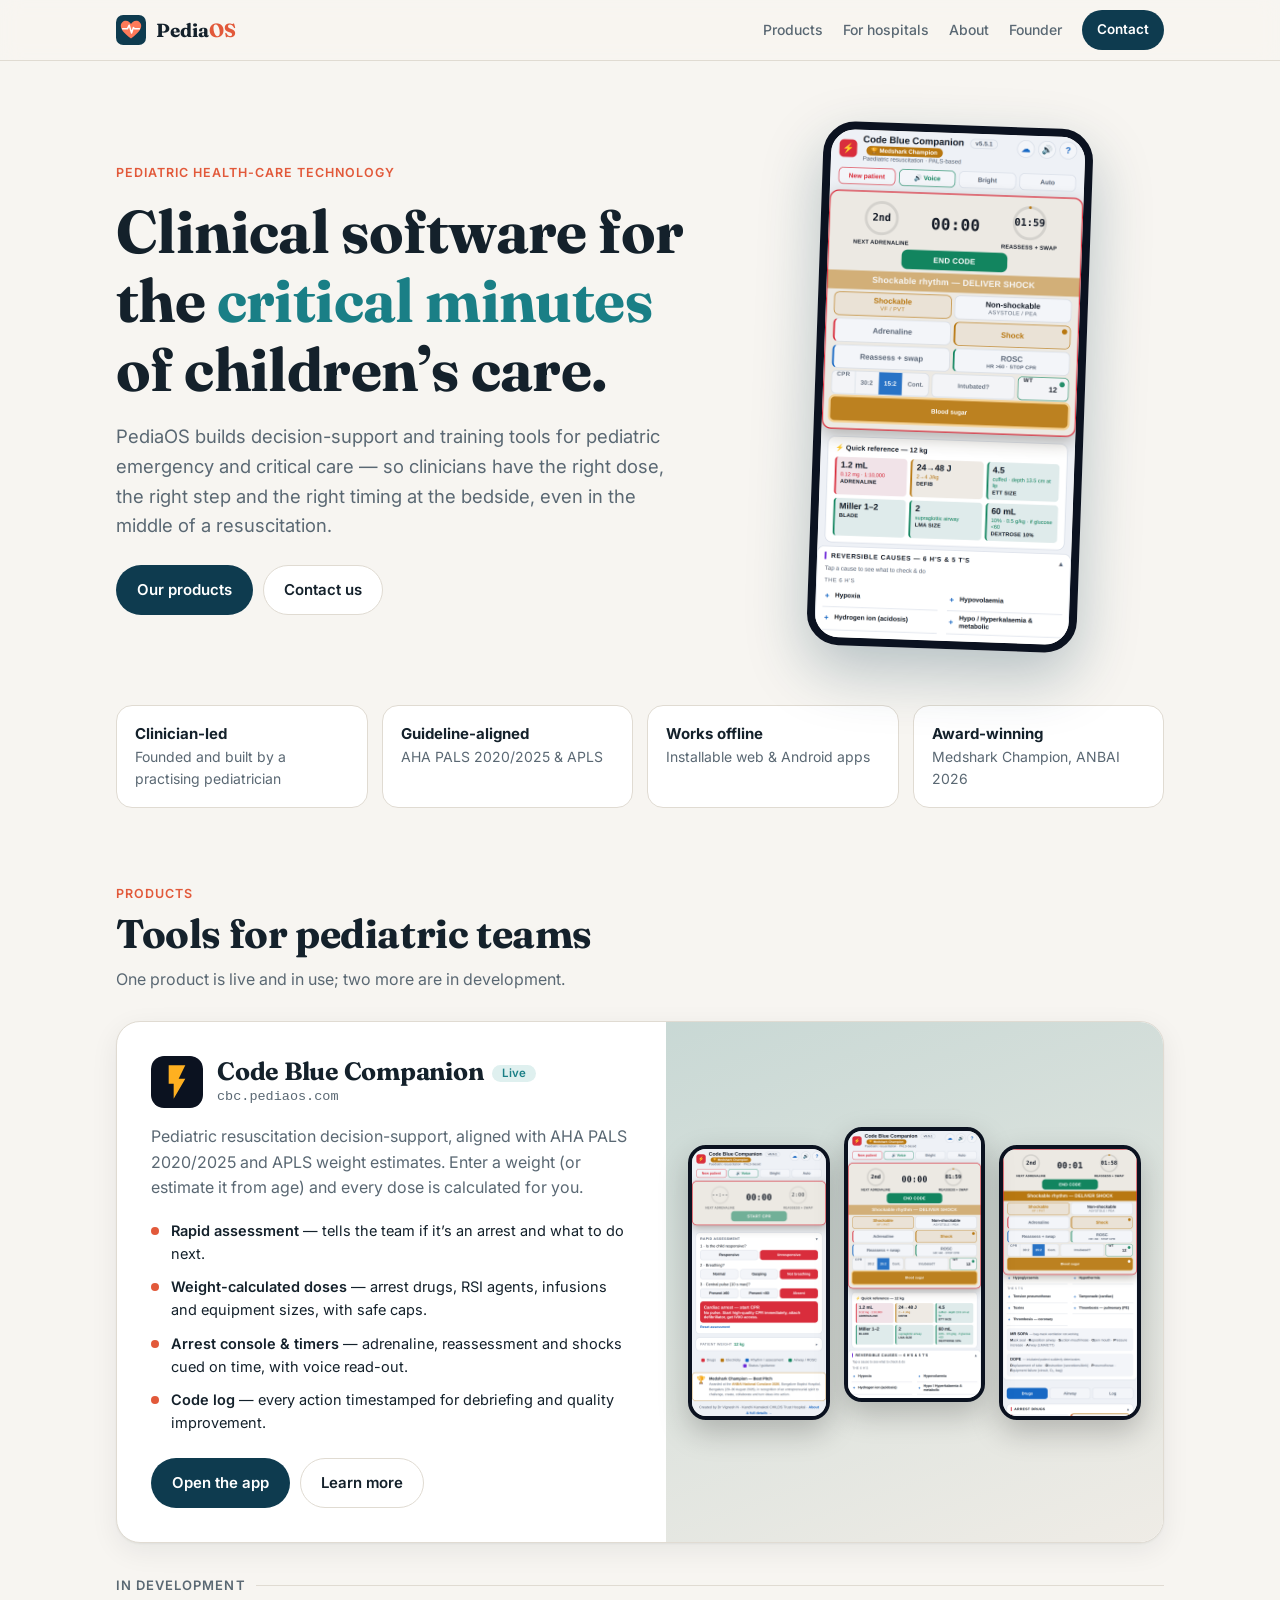
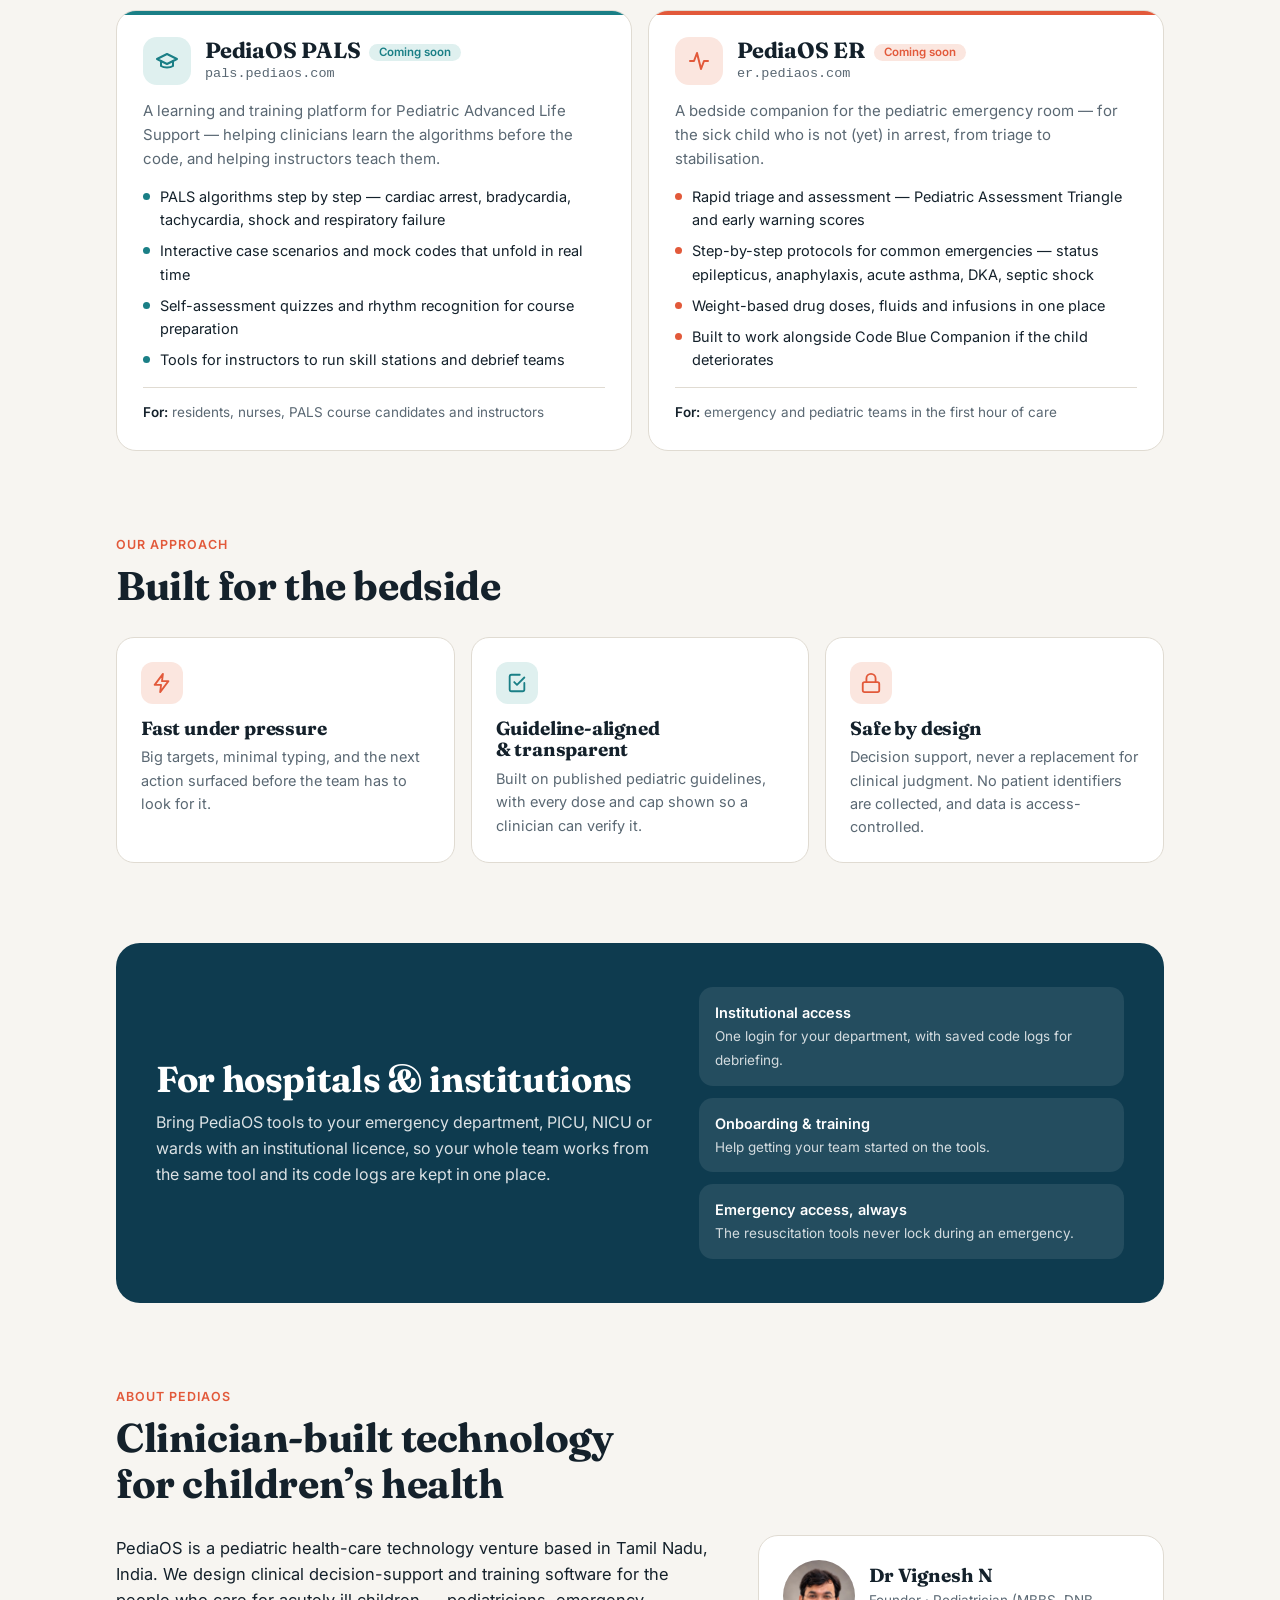
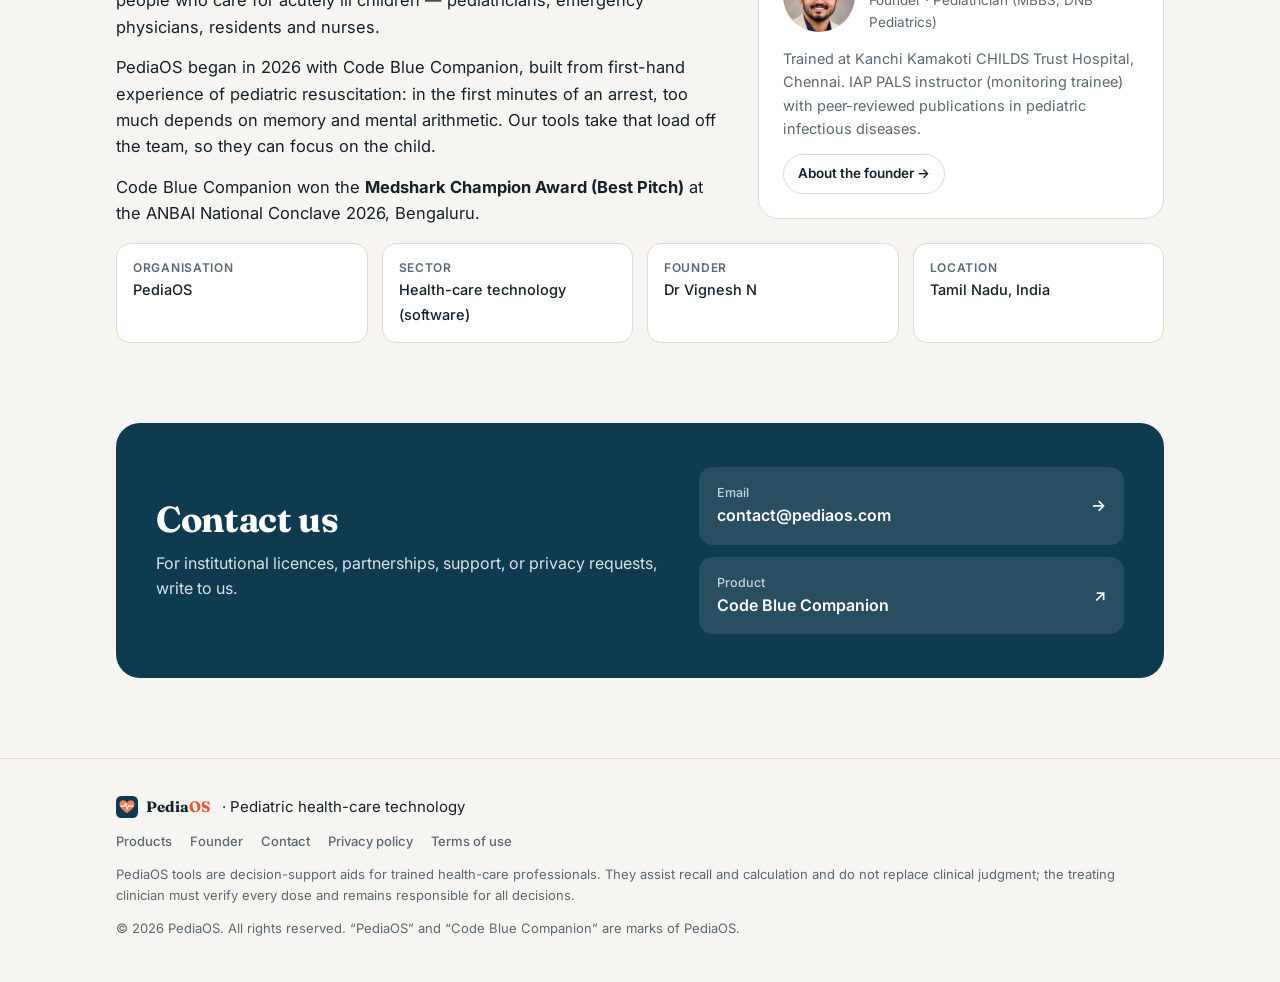
==== index.html @ 5c7d1c23 "Use contact@pediaos.com as the contact email Co-Authored-By: Claude Opus 5.5 <noreply@anthropic.com>" ====
<!DOCTYPE html>
<!--
  PediaOS — pediaos.com
  © 2026 PediaOS. All rights reserved.
-->
<html lang="en">
<head>
<meta charset="UTF-8">
<meta name="viewport" content="width=device-width, initial-scale=1.0">
<title>PediaOS — Pediatric health-care technology</title>
<meta name="description" content="PediaOS builds clinical decision-support and training software for pediatric emergency and critical care. Home of Code Blue Companion, a PALS-based pediatric resuscitation app.">
<link rel="canonical" href="https://pediaos.com/">
<link rel="icon" href="icon.svg" type="image/svg+xml">
<meta name="theme-color" content="#0e3b4f">
<meta property="og:title" content="PediaOS — Pediatric health-care technology">
<meta property="og:description" content="Clinical decision-support and training software for pediatric emergency and critical care.">
<meta property="og:url" content="https://pediaos.com/">
<meta property="og:type" content="website">
<link rel="preconnect" href="https://fonts.googleapis.com">
<link rel="preconnect" href="https://fonts.gstatic.com" crossorigin>
<link href="https://fonts.googleapis.com/css2?family=Fraunces:opsz,wght@9..144,600;9..144,700&family=Inter:wght@400;500;600;700&display=swap" rel="stylesheet">
<link rel="stylesheet" href="styles.css">
<script type="application/ld+json">
{"@context":"https://schema.org","@type":"Organization","name":"PediaOS","url":"https://pediaos.com/","logo":"https://pediaos.com/icon.svg",
 "description":"Pediatric health-care technology: clinical decision-support and training software for pediatric emergency and critical care.",
 "foundingDate":"2026","founder":{"@type":"Person","name":"Dr Vignesh N","jobTitle":"Pediatrician","url":"https://pediaos.com/founder.html"},
 "address":{"@type":"PostalAddress","addressRegion":"Tamil Nadu","addressCountry":"IN"},
 "email":"contact@pediaos.com"}
</script>
<style>
  .hero{padding-top:64px; display:grid; grid-template-columns:1.15fr .85fr; gap:40px; align-items:center;}
  .hero h1{font-size:clamp(36px, 5.8vw, 60px);}
  .hero h1 em{font-style:normal; color:var(--teal);}
  .hero p.lead{font-size:clamp(16px, 2.1vw, 18.5px); color:var(--dim); max-width:54ch; margin-top:18px;}
  .hero .phone{justify-self:center; width:min(270px, 70vw); height:auto; border-radius:32px; border:8px solid #0b1220; box-shadow:0 24px 60px rgba(14,59,79,.28); transform:rotate(2deg);}
  @media (max-width:860px){ .hero{grid-template-columns:1fr; padding-top:40px;} .hero .phone{transform:none; width:min(240px,64vw);} }

  .trust{display:grid; grid-template-columns:repeat(4, 1fr); gap:14px; margin-top:56px;}
  .trust div{background:var(--surface); border:1px solid var(--line); border-radius:16px; padding:16px 18px; font-size:14px; color:var(--dim);}
  .trust b{display:block; color:var(--ink); font-size:15px;}
  @media (max-width:760px){ .trust{grid-template-columns:1fr 1fr;} }

  .about{display:grid; grid-template-columns:1.2fr .8fr; gap:32px; align-items:start;}
  .about .prose p{font-size:16.5px;}
  .about .prose p + p{margin-top:14px;}
  .founder{background:var(--surface); border:1px solid var(--line); border-radius:20px; padding:24px; display:grid; gap:14px; justify-items:start;}
  .founder .row{display:flex; gap:14px; align-items:center;}
  .founder img{width:72px; height:72px; border-radius:50%; object-fit:cover;}
  .founder .nm{font-family:Fraunces,Georgia,serif; font-weight:700; font-size:19px;}
  .founder .rl{font-size:13.5px; color:var(--dim);}
  .founder p{font-size:14.5px; color:var(--dim);}
  @media (max-width:860px){ .about{grid-template-columns:1fr;} }

  .org{margin-top:16px; display:grid; grid-template-columns:repeat(4, 1fr); gap:14px;}
  .org div{background:var(--surface); border:1px solid var(--line); border-radius:14px; padding:14px 16px;}
  .org small{display:block; font-size:12px; color:var(--dim); text-transform:uppercase; letter-spacing:.06em; font-weight:600;}
  .org span{font-size:14.5px; font-weight:500;}
  @media (max-width:760px){ .org{grid-template-columns:1fr 1fr;} }
</style>
</head>
<body>

<header class="nav">
  <div class="wrap">
    <a class="brand" href="/" aria-label="PediaOS home"><img src="icon.svg" alt=""><b>Pedia<span>OS</span></b></a>
    <nav>
      <a href="#products">Products</a>
      <a href="#hospitals">For hospitals</a>
      <a href="#about">About</a>
      <a href="founder.html">Founder</a>
      <a class="keep btn primary small" href="#contact">Contact</a>
    </nav>
  </div>
</header>

<main id="top" class="wrap">

  <div class="hero">
    <div>
      <span class="eyebrow">Pediatric health-care technology</span>
      <h1>Clinical software for the <em>critical minutes</em> of children&rsquo;s care.</h1>
      <p class="lead">PediaOS builds decision-support and training tools for pediatric emergency and critical care &mdash; so clinicians have the right dose, the right step and the right timing at the bedside, even in the middle of a resuscitation.</p>
      <div class="ctas">
        <a class="btn primary" href="#products">Our products</a>
        <a class="btn ghost" href="#contact">Contact us</a>
      </div>
    </div>
    <img class="phone" src="img/cbc-console.png" alt="Code Blue Companion arrest console" width="1080" height="2160">
  </div>

  <div class="trust">
    <div><b>Clinician-led</b>Founded and built by a practising pediatrician</div>
    <div><b>Guideline-aligned</b>AHA PALS 2020/2025 &amp; APLS</div>
    <div><b>Works offline</b>Installable web &amp; Android apps</div>
    <div><b>Award-winning</b>Medshark Champion, ANBAI 2026</div>
  </div>

  <section id="products">
    <div class="sec-head"><span class="kicker">Products</span><h2>Tools for pediatric teams</h2>
      <p>One product is live and in use; two more are in development.</p></div>

    <article class="product">
      <div class="body">
        <div class="ptitle">
          <img src="img/cbc-icon.svg" alt="">
          <div>
            <h3>Code Blue Companion <span class="tag">Live</span></h3>
            <div class="url">cbc.pediaos.com</div>
          </div>
        </div>
        <p class="desc">Pediatric resuscitation decision-support, aligned with AHA PALS 2020/2025 and APLS weight estimates. Enter a weight (or estimate it from age) and every dose is calculated for you.</p>
        <ul class="feats">
          <li><span><b>Rapid assessment</b> &mdash; tells the team if it&rsquo;s an arrest and what to do next.</span></li>
          <li><span><b>Weight-calculated doses</b> &mdash; arrest drugs, RSI agents, infusions and equipment sizes, with safe caps.</span></li>
          <li><span><b>Arrest console &amp; timers</b> &mdash; adrenaline, reassessment and shocks cued on time, with voice read-out.</span></li>
          <li><span><b>Code log</b> &mdash; every action timestamped for debriefing and quality improvement.</span></li>
        </ul>
        <div class="ctas">
          <a class="btn primary" href="https://cbc.pediaos.com">Open the app</a>
          <a class="btn ghost" href="https://cbc.pediaos.com/about.html">Learn more</a>
        </div>
      </div>
      <div class="shots" aria-label="App screenshots">
        <img src="img/cbc-assess.png" alt="Rapid assessment screen" width="1080" height="2160" loading="lazy">
        <img src="img/cbc-console.png" alt="Arrest console with timers" width="1080" height="2160" loading="lazy">
        <img src="img/cbc-reference.png" alt="Quick dose reference" width="1080" height="2160" loading="lazy">
      </div>
    </article>

    <div class="soon-h">In development</div>
    <div class="grid2">
      <article class="venture pals">
        <div class="vhead">
          <div class="vicon"><svg viewBox="0 0 24 24" fill="none" stroke="currentColor" stroke-width="2" stroke-linecap="round" stroke-linejoin="round"><path d="M22 10 12 5 2 10l10 5 10-5z"/><path d="M6 12v5c3 2 9 2 12 0v-5"/></svg></div>
          <div><h3>PediaOS PALS <span class="soon-tag">Coming soon</span></h3><div class="url">pals.pediaos.com</div></div>
        </div>
        <p class="desc">A learning and training platform for Pediatric Advanced Life Support &mdash; helping clinicians learn the algorithms before the code, and helping instructors teach them.</p>
        <ul>
          <li><span>PALS algorithms step by step &mdash; cardiac arrest, bradycardia, tachycardia, shock and respiratory failure</span></li>
          <li><span>Interactive case scenarios and mock codes that unfold in real time</span></li>
          <li><span>Self-assessment quizzes and rhythm recognition for course preparation</span></li>
          <li><span>Tools for instructors to run skill stations and debrief teams</span></li>
        </ul>
        <div class="for"><b>For:</b> residents, nurses, PALS course candidates and instructors</div>
      </article>
      <article class="venture er">
        <div class="vhead">
          <div class="vicon"><svg viewBox="0 0 24 24" fill="none" stroke="currentColor" stroke-width="2" stroke-linecap="round" stroke-linejoin="round"><path d="M3 12h4l3-8 4 16 3-8h4"/></svg></div>
          <div><h3>PediaOS ER <span class="soon-tag">Coming soon</span></h3><div class="url">er.pediaos.com</div></div>
        </div>
        <p class="desc">A bedside companion for the pediatric emergency room &mdash; for the sick child who is not (yet) in arrest, from triage to stabilisation.</p>
        <ul>
          <li><span>Rapid triage and assessment &mdash; Pediatric Assessment Triangle and early warning scores</span></li>
          <li><span>Step-by-step protocols for common emergencies &mdash; status epilepticus, anaphylaxis, acute asthma, DKA, septic shock</span></li>
          <li><span>Weight-based drug doses, fluids and infusions in one place</span></li>
          <li><span>Built to work alongside Code Blue Companion if the child deteriorates</span></li>
        </ul>
        <div class="for"><b>For:</b> emergency and pediatric teams in the first hour of care</div>
      </article>
    </div>
  </section>

  <section id="approach">
    <div class="sec-head"><span class="kicker">Our approach</span><h2>Built for the bedside</h2></div>
    <div class="grid3">
      <div class="card">
        <div class="ic"><svg viewBox="0 0 24 24" fill="none" stroke="currentColor" stroke-width="2" stroke-linecap="round" stroke-linejoin="round"><path d="M13 2 4 14h7l-1 8 9-12h-7z"/></svg></div>
        <h3>Fast under pressure</h3>
        <p>Big targets, minimal typing, and the next action surfaced before the team has to look for it.</p>
      </div>
      <div class="card">
        <div class="ic teal"><svg viewBox="0 0 24 24" fill="none" stroke="currentColor" stroke-width="2" stroke-linecap="round" stroke-linejoin="round"><path d="M9 11l3 3 8-8"/><path d="M20 12v7a2 2 0 0 1-2 2H6a2 2 0 0 1-2-2V5a2 2 0 0 1 2-2h9"/></svg></div>
        <h3>Guideline-aligned &amp; transparent</h3>
        <p>Built on published pediatric guidelines, with every dose and cap shown so a clinician can verify it.</p>
      </div>
      <div class="card">
        <div class="ic"><svg viewBox="0 0 24 24" fill="none" stroke="currentColor" stroke-width="2" stroke-linecap="round" stroke-linejoin="round"><rect x="3" y="11" width="18" height="11" rx="2"/><path d="M7 11V7a5 5 0 0 1 10 0v4"/></svg></div>
        <h3>Safe by design</h3>
        <p>Decision support, never a replacement for clinical judgment. No patient identifiers are collected, and data is access-controlled.</p>
      </div>
    </div>
  </section>

  <section id="hospitals">
    <div class="band">
      <div>
        <h2>For hospitals &amp; institutions</h2>
        <p>Bring PediaOS tools to your emergency department, PICU, NICU or wards with an institutional licence, so your whole team works from the same tool and its code logs are kept in one place.</p>
      </div>
      <ul>
        <li><b>Institutional access</b><span>One login for your department, with saved code logs for debriefing.</span></li>
        <li><b>Onboarding &amp; training</b><span>Help getting your team started on the tools.</span></li>
        <li><b>Emergency access, always</b><span>The resuscitation tools never lock during an emergency.</span></li>
      </ul>
    </div>
  </section>

  <section id="about">
    <div class="sec-head"><span class="kicker">About PediaOS</span><h2>Clinician-built technology for children&rsquo;s health</h2></div>
    <div class="about">
      <div class="prose">
        <p>PediaOS is a pediatric health-care technology venture based in Tamil Nadu, India. We design clinical decision-support and training software for the people who care for acutely ill children &mdash; pediatricians, emergency physicians, residents and nurses.</p>
        <p>PediaOS began in 2026 with Code Blue Companion, built from first-hand experience of pediatric resuscitation: in the first minutes of an arrest, too much depends on memory and mental arithmetic. Our tools take that load off the team, so they can focus on the child.</p>
        <p>Code Blue Companion won the <b>Medshark Champion Award (Best Pitch)</b> at the ANBAI National Conclave 2026, Bengaluru.</p>
      </div>
      <aside class="founder">
        <div class="row">
          <img src="img/vignesh.jpg" alt="Dr Vignesh N" width="72" height="72">
          <div><div class="nm">Dr Vignesh N</div><div class="rl">Founder &middot; Pediatrician (MBBS, DNB Pediatrics)</div></div>
        </div>
        <p>Trained at Kanchi Kamakoti CHILDS Trust Hospital, Chennai. IAP PALS instructor (monitoring trainee) with peer-reviewed publications in pediatric infectious diseases.</p>
        <a class="btn ghost small" href="founder.html">About the founder &rarr;</a>
      </aside>
    </div>
    <!-- Organisation details: once registered, add the legal name exactly as on the Udyam / D-U-N-S records,
         the registered address and a business phone number below, and keep them identical everywhere. -->
    <div class="org">
      <div><small>Organisation</small><span>PediaOS</span></div>
      <div><small>Sector</small><span>Health-care technology (software)</span></div>
      <div><small>Founder</small><span>Dr Vignesh N</span></div>
      <div><small>Location</small><span>Tamil Nadu, India</span></div>
    </div>
  </section>

  <section id="contact">
    <div class="band">
      <div>
        <h2>Contact us</h2>
        <p>For institutional licences, partnerships, support, or privacy requests, write to us.</p>
      </div>
      <div class="actions">
        <a class="big" href="mailto:contact@pediaos.com"><span><small>Email</small>contact@pediaos.com</span><span>&rarr;</span></a>
        <a class="big" href="https://cbc.pediaos.com"><span><small>Product</small>Code Blue Companion</span><span>&#8599;</span></a>
      </div>
    </div>
  </section>
</main>

<footer>
  <div class="wrap">
    <div class="fbrand"><img src="icon.svg" alt=""><b>Pedia<span>OS</span></b>&nbsp;&middot; Pediatric health-care technology</div>
    <div class="links">
      <a href="#products">Products</a>
      <a href="founder.html">Founder</a>
      <a href="#contact">Contact</a>
      <a href="privacy.html">Privacy policy</a>
      <a href="terms.html">Terms of use</a>
    </div>
    <p>PediaOS tools are decision-support aids for trained health-care professionals. They assist recall and calculation and do not replace clinical judgment; the treating clinician must verify every dose and remains responsible for all decisions.</p>
    <p>&copy; 2026 PediaOS. All rights reserved. &ldquo;PediaOS&rdquo; and &ldquo;Code Blue Companion&rdquo; are marks of PediaOS.</p>
  </div>
</footer>

</body>
</html>
---- styles.css ----
/* PediaOS — shared styles for pediaos.com */
:root{
  --bg:#f7f5f1; --surface:#ffffff; --surface2:#efece6; --line:#e0dbd2;
  --ink:#14212b; --dim:#5a6873; --brand:#0e3b4f; --brand-ink:#ffffff;
  --accent:#e2593a; --accent-soft:#fbe6df; --teal:#1a7f86; --teal-soft:#dff0ef; --gold:#a8720c; --gold-soft:#f6ecd6;
  --shadow:0 1px 2px rgba(20,33,43,.05), 0 8px 28px rgba(20,33,43,.07);
}
@media (prefers-color-scheme: dark){
  :root:not([data-theme="light"]){
    --bg:#0c151c; --surface:#131f28; --surface2:#1a2934; --line:#263845;
    --ink:#ecf1f4; --dim:#9aabb7; --brand:#7fc8d4; --brand-ink:#0c151c;
    --accent:#ff8a6b; --accent-soft:#3a2119; --teal:#5cc3c9; --teal-soft:#15333a; --gold:#e6b04a; --gold-soft:#33280f;
    --shadow:0 1px 2px rgba(0,0,0,.3), 0 10px 30px rgba(0,0,0,.35);
  }
}
:root[data-theme="dark"]{
  --bg:#0c151c; --surface:#131f28; --surface2:#1a2934; --line:#263845;
  --ink:#ecf1f4; --dim:#9aabb7; --brand:#7fc8d4; --brand-ink:#0c151c;
  --accent:#ff8a6b; --accent-soft:#3a2119; --teal:#5cc3c9; --teal-soft:#15333a; --gold:#e6b04a; --gold-soft:#33280f;
  --shadow:0 1px 2px rgba(0,0,0,.3), 0 10px 30px rgba(0,0,0,.35);
}
*{box-sizing:border-box; margin:0; padding:0;}
html{scroll-behavior:smooth; scroll-padding-top:72px;}
body{background:var(--bg); color:var(--ink); font-family:Inter,-apple-system,'Segoe UI',Roboto,Arial,sans-serif;
  line-height:1.6; -webkit-font-smoothing:antialiased; overflow-x:hidden;}
a{color:inherit;}
.wrap{max-width:1080px; margin:0 auto; padding:0 16px;}
h1,h2,h3{font-family:Fraunces,Georgia,serif; letter-spacing:-.01em; line-height:1.15; text-wrap:balance;}

/* nav */
header.nav{position:sticky; top:0; z-index:10; background:color-mix(in srgb, var(--bg) 88%, transparent);
  backdrop-filter:saturate(1.4) blur(10px); -webkit-backdrop-filter:saturate(1.4) blur(10px); border-bottom:1px solid var(--line);}
.nav .wrap{display:flex; align-items:center; justify-content:space-between; height:60px; gap:12px;}
.brand{display:flex; align-items:center; gap:10px; text-decoration:none; font-size:19px; white-space:nowrap;}
.brand img{width:30px; height:30px;}
.brand b{font-family:Fraunces,Georgia,serif; font-weight:700;}
.brand b span{color:var(--accent);}
.nav nav{display:flex; align-items:center; gap:20px; font-size:14px; font-weight:500;}
.nav nav a{text-decoration:none; color:var(--dim);}
.nav nav a:hover, .nav nav a[aria-current]{color:var(--ink);}
@media (max-width:860px){ .nav nav a:not(.keep){display:none;} }

.btn{display:inline-flex; align-items:center; gap:8px; font-weight:600; font-size:15px; text-decoration:none;
  padding:12px 20px; border-radius:999px; border:1px solid transparent; transition:transform .15s;}
.btn:hover{transform:translateY(-1px);}
.btn.primary{background:var(--brand); color:var(--brand-ink);}
.btn.ghost{border-color:var(--line); background:var(--surface);}
.btn.small{padding:8px 14px; font-size:13.5px;}

.eyebrow{display:inline-block; font-size:12.5px; font-weight:600; letter-spacing:.08em; text-transform:uppercase; color:var(--accent); margin-bottom:14px;}
section{padding:72px 0 8px;}
.sec-head{margin-bottom:28px; max-width:64ch;}
.sec-head .kicker{font-size:12.5px; font-weight:600; letter-spacing:.08em; text-transform:uppercase; color:var(--accent);}
.sec-head h2{font-size:clamp(28px, 4vw, 40px); margin-top:6px;}
.sec-head p{color:var(--dim); margin-top:10px;}

.grid3{display:grid; grid-template-columns:repeat(3, 1fr); gap:16px;}
.grid2{display:grid; grid-template-columns:1fr 1fr; gap:16px;}
@media (max-width:860px){ .grid3, .grid2{grid-template-columns:1fr;} }
.card{background:var(--surface); border:1px solid var(--line); border-radius:18px; padding:24px;}
.card h3{font-size:19px;}
.card p{color:var(--dim); font-size:14.5px; margin-top:6px;}
.ic{width:42px; height:42px; border-radius:12px; display:flex; align-items:center; justify-content:center;
  background:var(--accent-soft); color:var(--accent); margin-bottom:14px;}
.ic svg{width:22px; height:22px;}
.ic.teal{background:var(--teal-soft); color:var(--teal);}

/* product (live) */
.product{background:var(--surface); border:1px solid var(--line); border-radius:24px; box-shadow:var(--shadow);
  display:grid; grid-template-columns:1.05fr .95fr; overflow:hidden;}
.product .body{padding:34px;}
.ptitle{display:flex; align-items:center; gap:14px;}
.ptitle img{width:52px; height:52px; border-radius:13px;}
.ptitle h3{font-size:25px;}
.url{font-size:13.5px; color:var(--dim); font-family:ui-monospace,SFMono-Regular,Menlo,monospace;}
.tag{display:inline-block; font-size:11.5px; font-weight:600; color:var(--teal); background:var(--teal-soft);
  border-radius:999px; padding:2px 10px; margin-left:4px; vertical-align:middle; font-family:Inter,sans-serif; letter-spacing:0;}
.product p.desc{margin-top:16px; color:var(--dim);}
.feats{list-style:none; margin-top:18px; display:grid; gap:10px;}
.feats li{display:flex; gap:12px; align-items:flex-start; font-size:14.5px;}
.feats li::before{content:""; flex-shrink:0; width:8px; height:8px; margin-top:8px; border-radius:50%; background:var(--accent);}
.feats b{font-weight:600;}
.ctas{display:flex; flex-wrap:wrap; gap:10px; margin-top:24px;}
.shots{background:linear-gradient(160deg, color-mix(in srgb, var(--teal) 18%, var(--surface2)), var(--surface2));
  display:flex; align-items:center; justify-content:center; gap:14px; padding:36px 20px; min-width:0;}
.shots img{width:31%; max-width:170px; height:auto; border-radius:18px; box-shadow:0 12px 30px rgba(0,0,0,.22); border:4px solid #0b1220;}
.shots img:nth-child(2){transform:translateY(-18px);}
@media (max-width:860px){ .product{grid-template-columns:1fr;} .product .body{padding:24px 20px;} }

/* upcoming products */
.soon-h{display:flex; align-items:center; gap:10px; margin:32px 0 14px; font-size:13px; font-weight:600; text-transform:uppercase; letter-spacing:.08em; color:var(--dim);}
.soon-h::after{content:""; flex:1; height:1px; background:var(--line);}
.venture{background:var(--surface); border:1px solid var(--line); border-radius:20px; padding:26px; position:relative; overflow:hidden;}
.venture::before{content:""; position:absolute; inset:0 0 auto 0; height:4px; background:var(--vc);}
.venture.pals{--vc:var(--teal); --vs:var(--teal-soft);}
.venture.er{--vc:var(--accent); --vs:var(--accent-soft);}
.vhead{display:flex; align-items:center; gap:14px;}
.vicon{width:48px; height:48px; border-radius:14px; flex-shrink:0; display:flex; align-items:center; justify-content:center; background:var(--vs); color:var(--vc);}
.vicon svg{width:24px; height:24px;}
.venture h3{font-size:22px;}
.soon-tag{display:inline-block; font-size:11.5px; font-weight:600; color:var(--vc); background:var(--vs); border-radius:999px; padding:2px 10px; margin-left:4px; vertical-align:middle; font-family:Inter,sans-serif; letter-spacing:0;}
.venture p.desc{margin-top:14px; color:var(--dim); font-size:15px;}
.venture ul{list-style:none; margin-top:14px; display:grid; gap:8px; font-size:14.5px;}
.venture li{display:flex; gap:10px; align-items:flex-start;}
.venture li::before{content:""; flex-shrink:0; width:7px; height:7px; margin-top:8px; border-radius:50%; background:var(--vc);}
.venture .for{margin-top:16px; padding-top:14px; border-top:1px solid var(--line); font-size:13.5px; color:var(--dim);}
.venture .for b{color:var(--ink); font-weight:600;}

/* dark band */
.band{background:var(--brand); color:var(--brand-ink); border-radius:24px; padding:44px 40px;
  display:grid; grid-template-columns:1.2fr 1fr; gap:32px; align-items:center;}
.band h2{font-size:clamp(26px, 3.8vw, 36px);}
.band p{opacity:.85; margin-top:10px;}
.band ul{list-style:none; display:grid; gap:12px;}
.band li{background:color-mix(in srgb, var(--brand-ink) 9%, transparent); border-radius:14px; padding:14px 16px; font-size:14.5px;}
.band li b{display:block; font-weight:600;}
.band li span{opacity:.8; font-size:13.5px;}
.band a.big{display:flex; align-items:center; justify-content:space-between; gap:12px; text-decoration:none; font-weight:600;
  background:color-mix(in srgb, var(--brand-ink) 10%, transparent); border-radius:14px; padding:16px 18px; word-break:break-all;}
.band a.big:hover{background:color-mix(in srgb, var(--brand-ink) 16%, transparent);}
.band a.big small{display:block; font-weight:500; opacity:.75; font-size:12.5px; word-break:normal;}
.band .actions{display:grid; gap:12px;}
@media (max-width:860px){ .band{grid-template-columns:1fr; padding:30px 22px;} }

/* legal / long-form pages */
.doc{max-width:760px; padding-top:48px;}
.doc h1{font-size:clamp(32px, 5vw, 46px);}
.doc .updated{color:var(--dim); font-size:14px; margin-top:8px;}
.doc h2{font-size:22px; margin:34px 0 10px;}
.doc p, .doc li{font-size:16px;}
.doc p{margin-bottom:12px;}
.doc ul{margin:0 0 12px 22px; display:grid; gap:6px;}
.doc a{color:var(--teal);}
.note{background:var(--accent-soft); border-radius:14px; padding:16px 18px; margin:20px 0; font-size:15px;}

footer{border-top:1px solid var(--line); padding:36px 0 44px; margin-top:72px; font-size:13px; color:var(--dim);}
footer .wrap{display:grid; gap:12px;}
footer .links{display:flex; flex-wrap:wrap; gap:18px;}
footer .links a{text-decoration:none; font-weight:500;}
footer .links a:hover{color:var(--ink);}
footer .fbrand{display:flex; align-items:center; gap:8px; font-size:15px; color:var(--ink);}
footer .fbrand img{width:22px; height:22px;}
footer .fbrand b{font-family:Fraunces,Georgia,serif;}
footer .fbrand b span{color:var(--accent);}
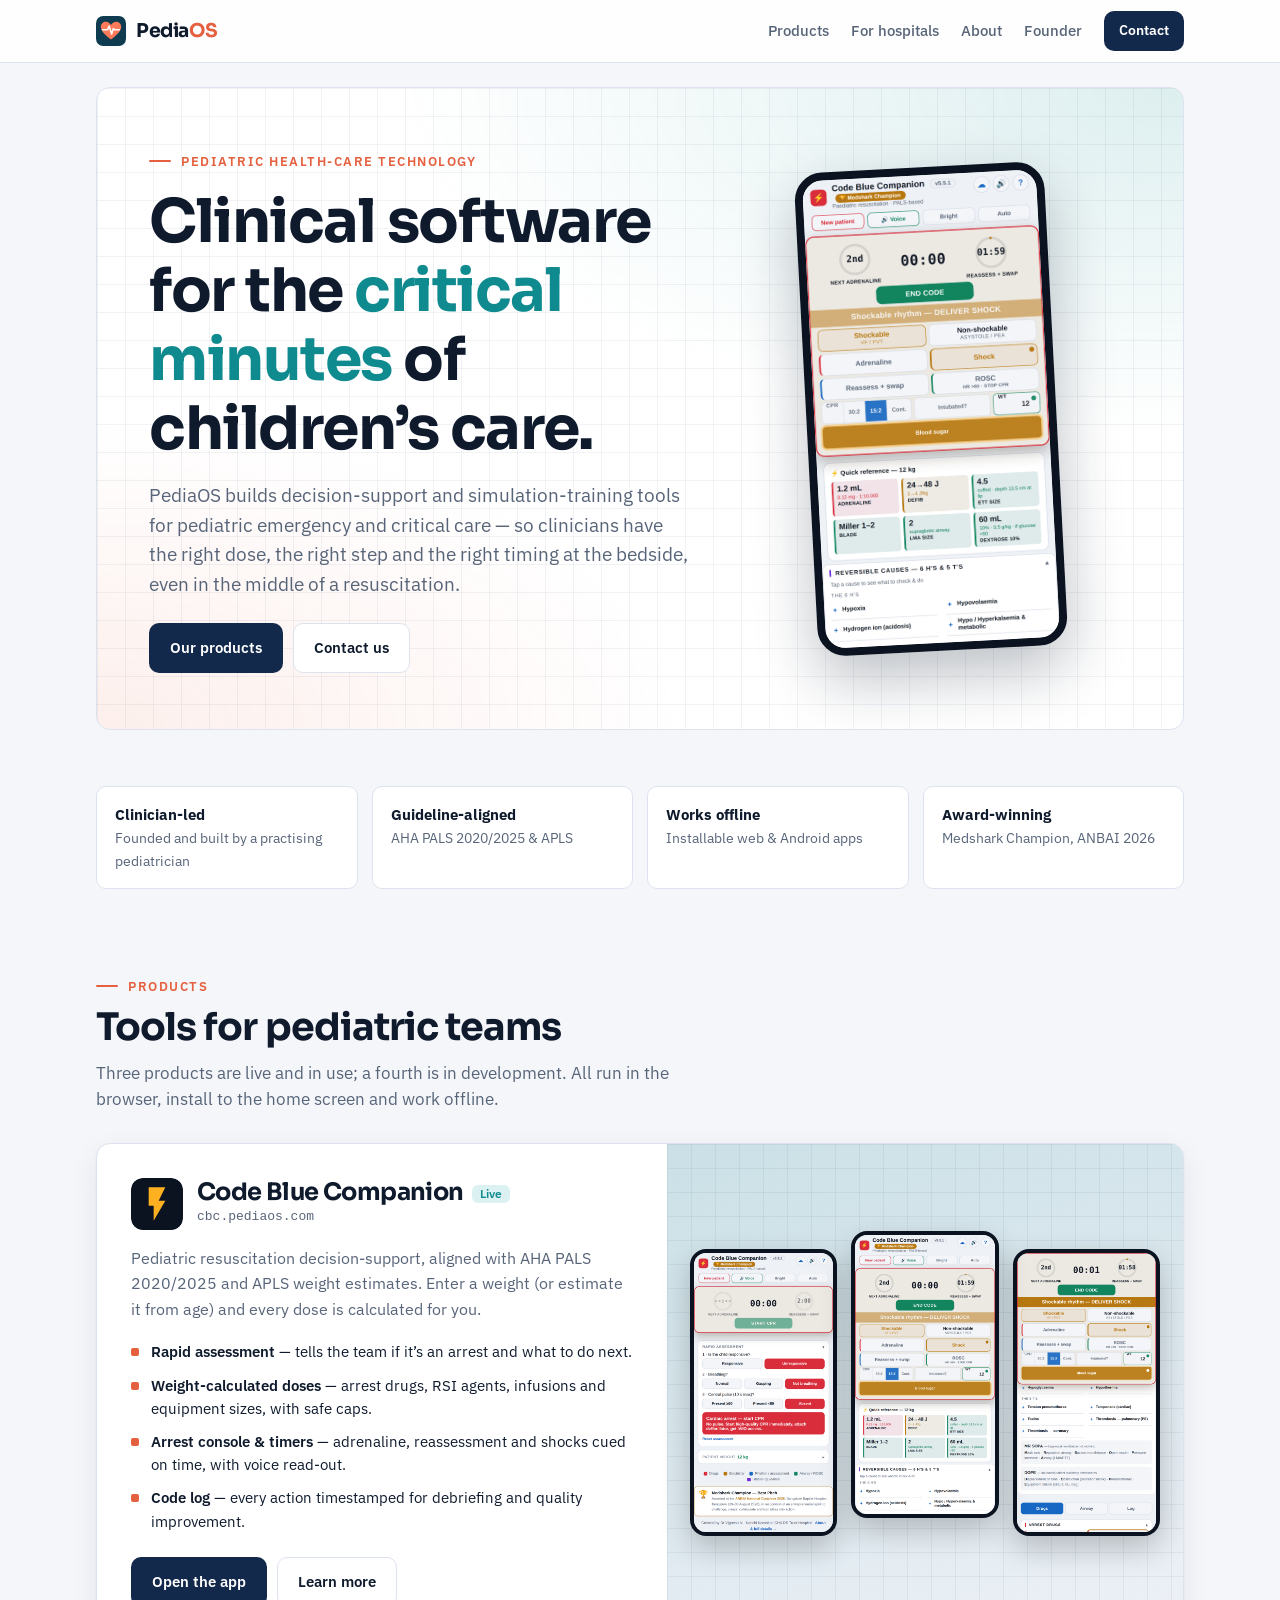
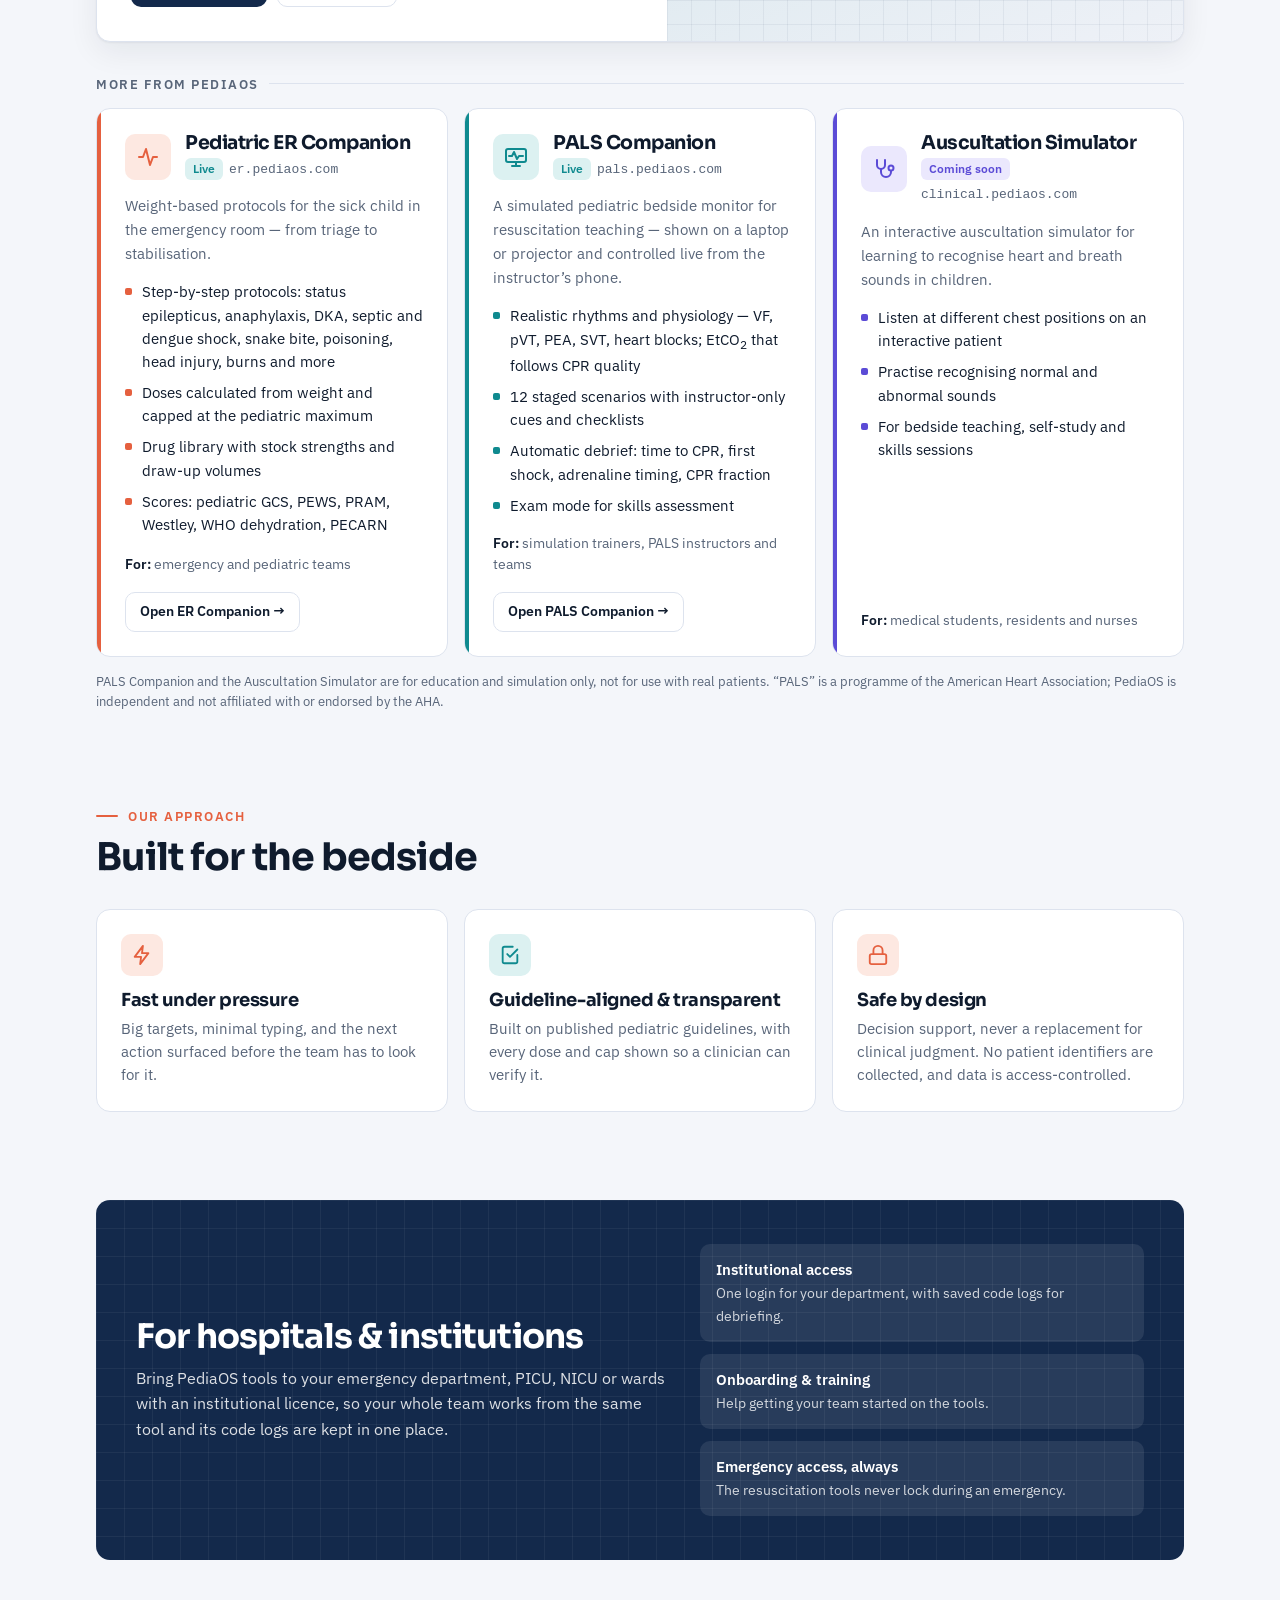
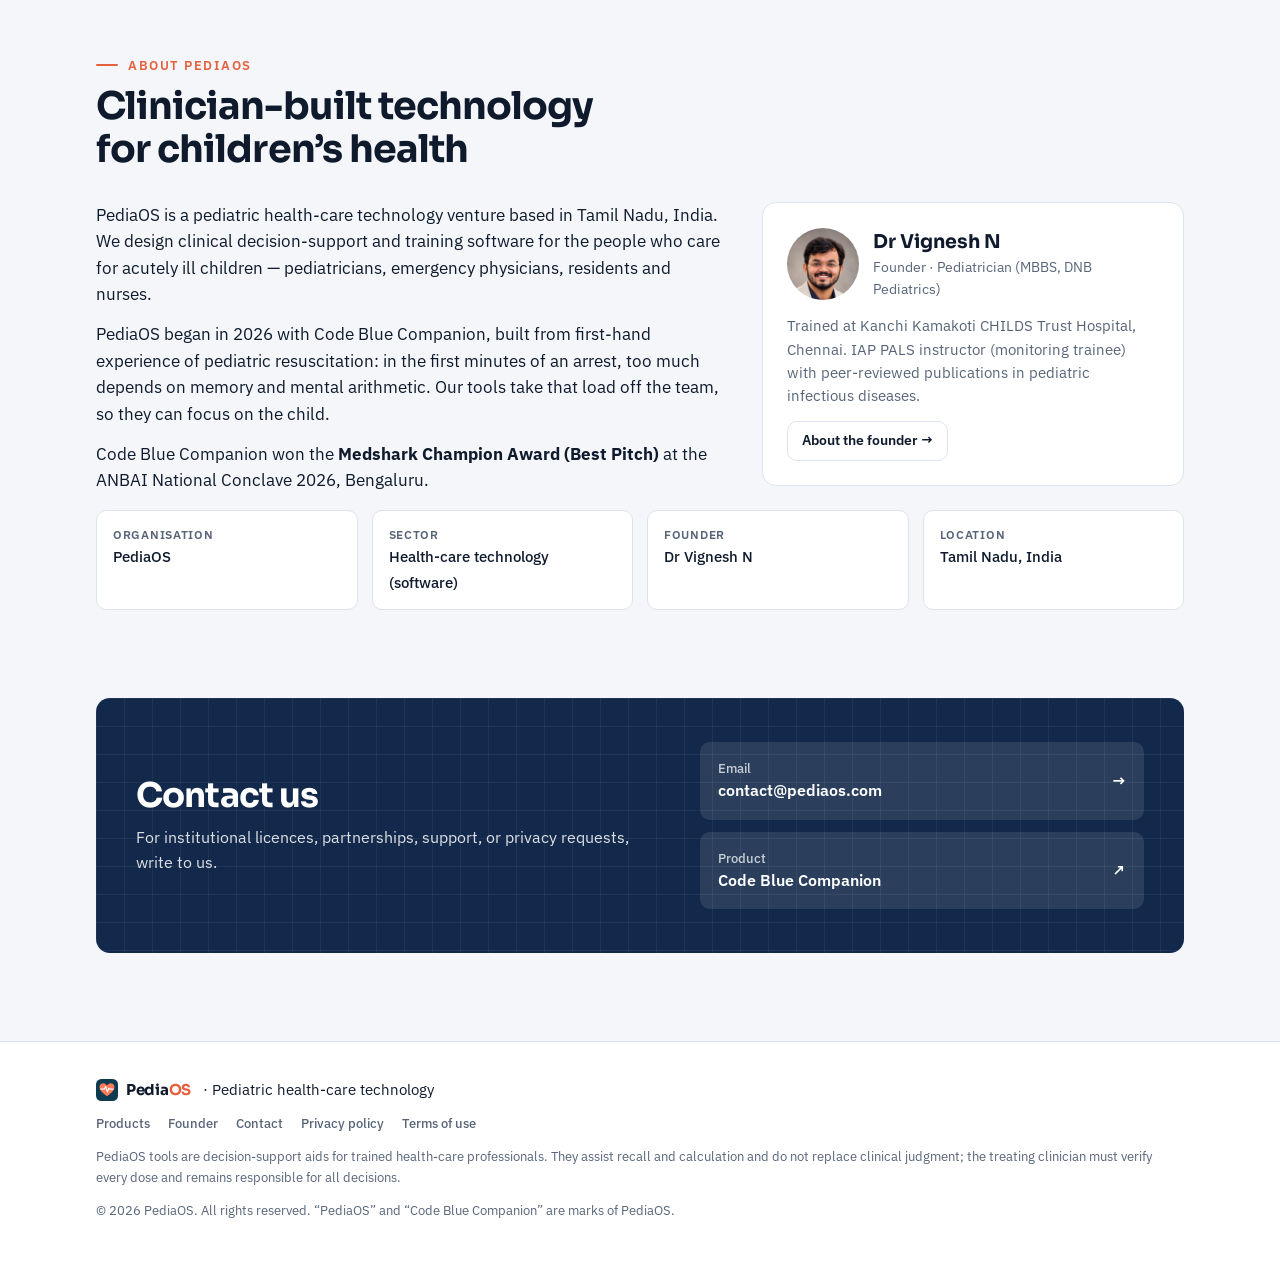
==== commit 0d8ee203: "Give pediaos.com its own look; list ER and PALS as live, add Auscultation Simulator New fonts (Sora " ====
--- a/index.html
+++ b/index.html
@@ -18,7 +18,7 @@
 <meta property="og:type" content="website">
 <link rel="preconnect" href="https://fonts.googleapis.com">
 <link rel="preconnect" href="https://fonts.gstatic.com" crossorigin>
-<link href="https://fonts.googleapis.com/css2?family=Fraunces:opsz,wght@9..144,600;9..144,700&family=Inter:wght@400;500;600;700&display=swap" rel="stylesheet">
+<link href="https://fonts.googleapis.com/css2?family=Sora:wght@600;700&family=IBM+Plex+Sans:wght@400;500;600&display=swap" rel="stylesheet">
 <link rel="stylesheet" href="styles.css">
 <script type="application/ld+json">
 {"@context":"https://schema.org","@type":"Organization","name":"PediaOS","url":"https://pediaos.com/","logo":"https://pediaos.com/icon.svg",
@@ -28,31 +28,31 @@
  "email":"contact@pediaos.com"}
 </script>
 <style>
-  .hero{padding-top:64px; display:grid; grid-template-columns:1.15fr .85fr; gap:40px; align-items:center;}
+  .hero{margin-top:24px; padding:56px 52px; border:1px solid var(--line); border-radius:var(--r); display:grid; grid-template-columns:1.15fr .85fr; gap:40px; align-items:center; overflow:hidden;}
   .hero h1{font-size:clamp(36px, 5.8vw, 60px);}
   .hero h1 em{font-style:normal; color:var(--teal);}
   .hero p.lead{font-size:clamp(16px, 2.1vw, 18.5px); color:var(--dim); max-width:54ch; margin-top:18px;}
-  .hero .phone{justify-self:center; width:min(270px, 70vw); height:auto; border-radius:32px; border:8px solid #0b1220; box-shadow:0 24px 60px rgba(14,59,79,.28); transform:rotate(2deg);}
-  @media (max-width:860px){ .hero{grid-template-columns:1fr; padding-top:40px;} .hero .phone{transform:none; width:min(240px,64vw);} }
+  .hero .phone{justify-self:center; width:min(250px, 64vw); height:auto; border-radius:28px; border:8px solid #0b1220; box-shadow:0 24px 60px rgba(15,27,45,.28); transform:rotate(-3deg);}
+  @media (max-width:860px){ .hero{grid-template-columns:1fr; padding:32px 20px; margin-top:16px;} .hero .phone{transform:none; width:min(220px,60vw);} }
 
   .trust{display:grid; grid-template-columns:repeat(4, 1fr); gap:14px; margin-top:56px;}
-  .trust div{background:var(--surface); border:1px solid var(--line); border-radius:16px; padding:16px 18px; font-size:14px; color:var(--dim);}
+  .trust div{background:var(--surface); border:1px solid var(--line); border-radius:var(--r-sm); padding:16px 18px; font-size:14px; color:var(--dim);}
   .trust b{display:block; color:var(--ink); font-size:15px;}
   @media (max-width:760px){ .trust{grid-template-columns:1fr 1fr;} }
 
   .about{display:grid; grid-template-columns:1.2fr .8fr; gap:32px; align-items:start;}
   .about .prose p{font-size:16.5px;}
   .about .prose p + p{margin-top:14px;}
-  .founder{background:var(--surface); border:1px solid var(--line); border-radius:20px; padding:24px; display:grid; gap:14px; justify-items:start;}
+  .founder{background:var(--surface); border:1px solid var(--line); border-radius:var(--r); padding:24px; display:grid; gap:14px; justify-items:start;}
   .founder .row{display:flex; gap:14px; align-items:center;}
   .founder img{width:72px; height:72px; border-radius:50%; object-fit:cover;}
-  .founder .nm{font-family:Fraunces,Georgia,serif; font-weight:700; font-size:19px;}
+  .founder .nm{font-family:Sora,Arial,sans-serif; font-weight:700; font-size:19px;}
   .founder .rl{font-size:13.5px; color:var(--dim);}
   .founder p{font-size:14.5px; color:var(--dim);}
   @media (max-width:860px){ .about{grid-template-columns:1fr;} }
 
   .org{margin-top:16px; display:grid; grid-template-columns:repeat(4, 1fr); gap:14px;}
-  .org div{background:var(--surface); border:1px solid var(--line); border-radius:14px; padding:14px 16px;}
+  .org div{background:var(--surface); border:1px solid var(--line); border-radius:var(--r-sm); padding:14px 16px;}
   .org small{display:block; font-size:12px; color:var(--dim); text-transform:uppercase; letter-spacing:.06em; font-weight:600;}
   .org span{font-size:14.5px; font-weight:500;}
   @media (max-width:760px){ .org{grid-template-columns:1fr 1fr;} }
@@ -75,11 +75,11 @@
 
 <main id="top" class="wrap">
 
-  <div class="hero">
+  <div class="hero gridbg">
     <div>
       <span class="eyebrow">Pediatric health-care technology</span>
       <h1>Clinical software for the <em>critical minutes</em> of children&rsquo;s care.</h1>
-      <p class="lead">PediaOS builds decision-support and training tools for pediatric emergency and critical care &mdash; so clinicians have the right dose, the right step and the right timing at the bedside, even in the middle of a resuscitation.</p>
+      <p class="lead">PediaOS builds decision-support and simulation-training tools for pediatric emergency and critical care &mdash; so clinicians have the right dose, the right step and the right timing at the bedside, even in the middle of a resuscitation.</p>
       <div class="ctas">
         <a class="btn primary" href="#products">Our products</a>
         <a class="btn ghost" href="#contact">Contact us</a>
@@ -97,7 +97,7 @@
 
   <section id="products">
     <div class="sec-head"><span class="kicker">Products</span><h2>Tools for pediatric teams</h2>
-      <p>One product is live and in use; two more are in development.</p></div>
+      <p>Three products are live and in use; a fourth is in development. All run in the browser, install to the home screen and work offline.</p></div>
 
     <article class="product">
       <div class="body">
@@ -127,37 +127,53 @@
       </div>
     </article>
 
-    <div class="soon-h">In development</div>
-    <div class="grid2">
-      <article class="venture pals">
-        <div class="vhead">
-          <div class="vicon"><svg viewBox="0 0 24 24" fill="none" stroke="currentColor" stroke-width="2" stroke-linecap="round" stroke-linejoin="round"><path d="M22 10 12 5 2 10l10 5 10-5z"/><path d="M6 12v5c3 2 9 2 12 0v-5"/></svg></div>
-          <div><h3>PediaOS PALS <span class="soon-tag">Coming soon</span></h3><div class="url">pals.pediaos.com</div></div>
-        </div>
-        <p class="desc">A learning and training platform for Pediatric Advanced Life Support &mdash; helping clinicians learn the algorithms before the code, and helping instructors teach them.</p>
-        <ul>
-          <li><span>PALS algorithms step by step &mdash; cardiac arrest, bradycardia, tachycardia, shock and respiratory failure</span></li>
-          <li><span>Interactive case scenarios and mock codes that unfold in real time</span></li>
-          <li><span>Self-assessment quizzes and rhythm recognition for course preparation</span></li>
-          <li><span>Tools for instructors to run skill stations and debrief teams</span></li>
-        </ul>
-        <div class="for"><b>For:</b> residents, nurses, PALS course candidates and instructors</div>
-      </article>
+    <div class="soon-h">More from PediaOS</div>
+    <div class="grid3">
       <article class="venture er">
         <div class="vhead">
           <div class="vicon"><svg viewBox="0 0 24 24" fill="none" stroke="currentColor" stroke-width="2" stroke-linecap="round" stroke-linejoin="round"><path d="M3 12h4l3-8 4 16 3-8h4"/></svg></div>
-          <div><h3>PediaOS ER <span class="soon-tag">Coming soon</span></h3><div class="url">er.pediaos.com</div></div>
-        </div>
-        <p class="desc">A bedside companion for the pediatric emergency room &mdash; for the sick child who is not (yet) in arrest, from triage to stabilisation.</p>
+          <div><h3>Pediatric ER Companion</h3><span class="status live">Live</span><span class="url">er.pediaos.com</span></div>
+        </div>
+        <p class="desc">Weight-based protocols for the sick child in the emergency room &mdash; from triage to stabilisation.</p>
         <ul>
-          <li><span>Rapid triage and assessment &mdash; Pediatric Assessment Triangle and early warning scores</span></li>
-          <li><span>Step-by-step protocols for common emergencies &mdash; status epilepticus, anaphylaxis, acute asthma, DKA, septic shock</span></li>
-          <li><span>Weight-based drug doses, fluids and infusions in one place</span></li>
-          <li><span>Built to work alongside Code Blue Companion if the child deteriorates</span></li>
-        </ul>
-        <div class="for"><b>For:</b> emergency and pediatric teams in the first hour of care</div>
+          <li><span>Step-by-step protocols: status epilepticus, anaphylaxis, DKA, septic and dengue shock, snake bite, poisoning, head injury, burns and more</span></li>
+          <li><span>Doses calculated from weight and capped at the pediatric maximum</span></li>
+          <li><span>Drug library with stock strengths and draw-up volumes</span></li>
+          <li><span>Scores: pediatric GCS, PEWS, PRAM, Westley, WHO dehydration, PECARN</span></li>
+        </ul>
+        <div class="for"><b>For:</b> emergency and pediatric teams</div>
+        <a class="btn ghost small go" href="https://er.pediaos.com">Open ER Companion &rarr;</a>
       </article>
-    </div>
+      <article class="venture pals">
+        <div class="vhead">
+          <div class="vicon"><svg viewBox="0 0 24 24" fill="none" stroke="currentColor" stroke-width="2" stroke-linecap="round" stroke-linejoin="round"><rect x="2" y="4" width="20" height="13" rx="2"/><path d="M5 11h3l2-4 3 7 2-3h4"/><path d="M8 21h8M12 17v4"/></svg></div>
+          <div><h3>PALS Companion</h3><span class="status live">Live</span><span class="url">pals.pediaos.com</span></div>
+        </div>
+        <p class="desc">A simulated pediatric bedside monitor for resuscitation teaching &mdash; shown on a laptop or projector and controlled live from the instructor&rsquo;s phone.</p>
+        <ul>
+          <li><span>Realistic rhythms and physiology &mdash; VF, pVT, PEA, SVT, heart blocks; EtCO<sub>2</sub> that follows CPR quality</span></li>
+          <li><span>12 staged scenarios with instructor-only cues and checklists</span></li>
+          <li><span>Automatic debrief: time to CPR, first shock, adrenaline timing, CPR fraction</span></li>
+          <li><span>Exam mode for skills assessment</span></li>
+        </ul>
+        <div class="for"><b>For:</b> simulation trainers, PALS instructors and teams</div>
+        <a class="btn ghost small go" href="https://pals.pediaos.com">Open PALS Companion &rarr;</a>
+      </article>
+      <article class="venture clinical">
+        <div class="vhead">
+          <div class="vicon"><svg viewBox="0 0 24 24" fill="none" stroke="currentColor" stroke-width="2" stroke-linecap="round" stroke-linejoin="round"><path d="M5 3v5a4 4 0 0 0 8 0V3"/><path d="M9 12v3a5 5 0 0 0 10 0v-1"/><circle cx="19" cy="11" r="2.5"/></svg></div>
+          <div><h3>Auscultation Simulator</h3><span class="status soon">Coming soon</span><span class="url">clinical.pediaos.com</span></div>
+        </div>
+        <p class="desc">An interactive auscultation simulator for learning to recognise heart and breath sounds in children.</p>
+        <ul>
+          <li><span>Listen at different chest positions on an interactive patient</span></li>
+          <li><span>Practise recognising normal and abnormal sounds</span></li>
+          <li><span>For bedside teaching, self-study and skills sessions</span></li>
+        </ul>
+        <div class="for"><b>For:</b> medical students, residents and nurses</div>
+      </article>
+    </div>
+    <p class="fine">PALS Companion and the Auscultation Simulator are for education and simulation only, not for use with real patients. &ldquo;PALS&rdquo; is a programme of the American Heart Association; PediaOS is independent and not affiliated with or endorsed by the AHA.</p>
   </section>
 
   <section id="approach">
@@ -248,8 +264,10 @@
     </div>
     <p>PediaOS tools are decision-support aids for trained health-care professionals. They assist recall and calculation and do not replace clinical judgment; the treating clinician must verify every dose and remains responsible for all decisions.</p>
     <p>&copy; 2026 PediaOS. All rights reserved. &ldquo;PediaOS&rdquo; and &ldquo;Code Blue Companion&rdquo; are marks of PediaOS.</p>
+    <p class="visits" id="visits" hidden></p>
   </div>
 </footer>
 
+<script src="counter.js" defer></script>
 </body>
 </html>
--- a/styles.css
+++ b/styles.css
@@ -1,144 +1,174 @@
-/* PediaOS — shared styles for pediaos.com */
+/* PediaOS — shared styles for pediaos.com (company site; deliberately distinct from the app sites) */
 :root{
-  --bg:#f7f5f1; --surface:#ffffff; --surface2:#efece6; --line:#e0dbd2;
-  --ink:#14212b; --dim:#5a6873; --brand:#0e3b4f; --brand-ink:#ffffff;
-  --accent:#e2593a; --accent-soft:#fbe6df; --teal:#1a7f86; --teal-soft:#dff0ef; --gold:#a8720c; --gold-soft:#f6ecd6;
-  --shadow:0 1px 2px rgba(20,33,43,.05), 0 8px 28px rgba(20,33,43,.07);
+  --bg:#f4f6fa; --surface:#ffffff; --surface2:#eef1f7; --line:#dde3ee;
+  --ink:#0f1b2d; --dim:#586579; --brand:#13294b; --brand-ink:#ffffff;
+  --accent:#e5603f; --accent-soft:#fde8e1; --teal:#0f8a8f; --teal-soft:#dcf1f1;
+  --violet:#5b4bd6; --violet-soft:#ebe8fd; --gold:#a8720c; --gold-soft:#f6ecd6;
+  --grid:rgba(19,41,75,.06); --band:#13294b; --band-ink:#ffffff;
+  --shadow:0 1px 2px rgba(15,27,45,.05), 0 10px 30px rgba(15,27,45,.07);
+  --r:14px; --r-sm:10px;
 }
 @media (prefers-color-scheme: dark){
   :root:not([data-theme="light"]){
-    --bg:#0c151c; --surface:#131f28; --surface2:#1a2934; --line:#263845;
-    --ink:#ecf1f4; --dim:#9aabb7; --brand:#7fc8d4; --brand-ink:#0c151c;
-    --accent:#ff8a6b; --accent-soft:#3a2119; --teal:#5cc3c9; --teal-soft:#15333a; --gold:#e6b04a; --gold-soft:#33280f;
+    --bg:#0a1220; --surface:#111c2e; --surface2:#17243a; --line:#24344f;
+    --ink:#e9eef6; --dim:#97a6bd; --brand:#9bbcff; --brand-ink:#0a1220;
+    --accent:#ff8a6b; --accent-soft:#3a2118; --teal:#4cc7cb; --teal-soft:#123338;
+    --violet:#a99cff; --violet-soft:#241f48; --gold:#e6b04a; --gold-soft:#33280f;
+    --grid:rgba(155,188,255,.06); --band:#16294a; --band-ink:#e9eef6;
     --shadow:0 1px 2px rgba(0,0,0,.3), 0 10px 30px rgba(0,0,0,.35);
   }
 }
 :root[data-theme="dark"]{
-  --bg:#0c151c; --surface:#131f28; --surface2:#1a2934; --line:#263845;
-  --ink:#ecf1f4; --dim:#9aabb7; --brand:#7fc8d4; --brand-ink:#0c151c;
-  --accent:#ff8a6b; --accent-soft:#3a2119; --teal:#5cc3c9; --teal-soft:#15333a; --gold:#e6b04a; --gold-soft:#33280f;
+  --bg:#0a1220; --surface:#111c2e; --surface2:#17243a; --line:#24344f;
+  --ink:#e9eef6; --dim:#97a6bd; --brand:#9bbcff; --brand-ink:#0a1220;
+  --accent:#ff8a6b; --accent-soft:#3a2118; --teal:#4cc7cb; --teal-soft:#123338;
+  --violet:#a99cff; --violet-soft:#241f48; --gold:#e6b04a; --gold-soft:#33280f;
+  --grid:rgba(155,188,255,.06); --band:#16294a; --band-ink:#e9eef6;
   --shadow:0 1px 2px rgba(0,0,0,.3), 0 10px 30px rgba(0,0,0,.35);
 }
 *{box-sizing:border-box; margin:0; padding:0;}
 html{scroll-behavior:smooth; scroll-padding-top:72px;}
-body{background:var(--bg); color:var(--ink); font-family:Inter,-apple-system,'Segoe UI',Roboto,Arial,sans-serif;
+body{background:var(--bg); color:var(--ink); font-family:'IBM Plex Sans',-apple-system,'Segoe UI',Roboto,Arial,sans-serif;
   line-height:1.6; -webkit-font-smoothing:antialiased; overflow-x:hidden;}
 a{color:inherit;}
-.wrap{max-width:1080px; margin:0 auto; padding:0 16px;}
-h1,h2,h3{font-family:Fraunces,Georgia,serif; letter-spacing:-.01em; line-height:1.15; text-wrap:balance;}
+.wrap{max-width:1120px; margin:0 auto; padding:0 16px;}
+h1,h2,h3{font-family:Sora,'IBM Plex Sans',Arial,sans-serif; font-weight:700; letter-spacing:-.025em; line-height:1.15; text-wrap:balance;}
+.gridbg{background:
+  linear-gradient(var(--grid) 1px, transparent 1px) 0 0/28px 28px,
+  linear-gradient(90deg, var(--grid) 1px, transparent 1px) 0 0/28px 28px,
+  radial-gradient(120% 90% at 100% 0%, color-mix(in srgb, var(--teal) 14%, transparent), transparent 60%),
+  radial-gradient(90% 80% at 0% 100%, color-mix(in srgb, var(--accent) 10%, transparent), transparent 60%),
+  var(--surface);}
 
 /* nav */
-header.nav{position:sticky; top:0; z-index:10; background:color-mix(in srgb, var(--bg) 88%, transparent);
+header.nav{position:sticky; top:0; z-index:10; background:color-mix(in srgb, var(--surface) 86%, transparent);
   backdrop-filter:saturate(1.4) blur(10px); -webkit-backdrop-filter:saturate(1.4) blur(10px); border-bottom:1px solid var(--line);}
-.nav .wrap{display:flex; align-items:center; justify-content:space-between; height:60px; gap:12px;}
+.nav .wrap{display:flex; align-items:center; justify-content:space-between; height:62px; gap:12px;}
 .brand{display:flex; align-items:center; gap:10px; text-decoration:none; font-size:19px; white-space:nowrap;}
 .brand img{width:30px; height:30px;}
-.brand b{font-family:Fraunces,Georgia,serif; font-weight:700;}
+.brand b{font-family:Sora,Arial,sans-serif; font-weight:700; letter-spacing:-.02em;}
 .brand b span{color:var(--accent);}
-.nav nav{display:flex; align-items:center; gap:20px; font-size:14px; font-weight:500;}
+.nav nav{display:flex; align-items:center; gap:22px; font-size:14.5px; font-weight:500;}
 .nav nav a{text-decoration:none; color:var(--dim);}
 .nav nav a:hover, .nav nav a[aria-current]{color:var(--ink);}
 @media (max-width:860px){ .nav nav a:not(.keep){display:none;} }
 
 .btn{display:inline-flex; align-items:center; gap:8px; font-weight:600; font-size:15px; text-decoration:none;
-  padding:12px 20px; border-radius:999px; border:1px solid transparent; transition:transform .15s;}
-.btn:hover{transform:translateY(-1px);}
+  padding:12px 20px; border-radius:var(--r-sm); border:1px solid transparent; transition:transform .15s, box-shadow .15s;}
+.btn:hover{transform:translateY(-1px); box-shadow:var(--shadow);}
 .btn.primary{background:var(--brand); color:var(--brand-ink);}
 .btn.ghost{border-color:var(--line); background:var(--surface);}
 .btn.small{padding:8px 14px; font-size:13.5px;}
 
-.eyebrow{display:inline-block; font-size:12.5px; font-weight:600; letter-spacing:.08em; text-transform:uppercase; color:var(--accent); margin-bottom:14px;}
-section{padding:72px 0 8px;}
-.sec-head{margin-bottom:28px; max-width:64ch;}
-.sec-head .kicker{font-size:12.5px; font-weight:600; letter-spacing:.08em; text-transform:uppercase; color:var(--accent);}
-.sec-head h2{font-size:clamp(28px, 4vw, 40px); margin-top:6px;}
-.sec-head p{color:var(--dim); margin-top:10px;}
+.eyebrow, .sec-head .kicker{display:inline-flex; align-items:center; gap:10px; font-size:12.5px; font-weight:600; letter-spacing:.12em;
+  text-transform:uppercase; color:var(--accent);}
+.eyebrow::before, .sec-head .kicker::before{content:""; width:22px; height:2px; background:currentColor; border-radius:2px;}
+.eyebrow{margin-bottom:16px;}
+section{padding:80px 0 8px;}
+.sec-head{margin-bottom:30px; max-width:64ch;}
+.sec-head h2{font-size:clamp(27px, 3.8vw, 38px); margin-top:10px;}
+.sec-head p{color:var(--dim); margin-top:10px; font-size:16.5px;}
 
 .grid3{display:grid; grid-template-columns:repeat(3, 1fr); gap:16px;}
 .grid2{display:grid; grid-template-columns:1fr 1fr; gap:16px;}
-@media (max-width:860px){ .grid3, .grid2{grid-template-columns:1fr;} }
-.card{background:var(--surface); border:1px solid var(--line); border-radius:18px; padding:24px;}
-.card h3{font-size:19px;}
+@media (max-width:900px){ .grid3, .grid2{grid-template-columns:1fr;} }
+.card{background:var(--surface); border:1px solid var(--line); border-radius:var(--r); padding:24px;}
+.card h3{font-size:18px;}
 .card p{color:var(--dim); font-size:14.5px; margin-top:6px;}
-.ic{width:42px; height:42px; border-radius:12px; display:flex; align-items:center; justify-content:center;
+.ic{width:42px; height:42px; border-radius:var(--r-sm); display:flex; align-items:center; justify-content:center;
   background:var(--accent-soft); color:var(--accent); margin-bottom:14px;}
 .ic svg{width:22px; height:22px;}
 .ic.teal{background:var(--teal-soft); color:var(--teal);}
+.ic.violet{background:var(--violet-soft); color:var(--violet);}
 
-/* product (live) */
-.product{background:var(--surface); border:1px solid var(--line); border-radius:24px; box-shadow:var(--shadow);
+/* featured product */
+.product{background:var(--surface); border:1px solid var(--line); border-radius:var(--r); box-shadow:var(--shadow);
   display:grid; grid-template-columns:1.05fr .95fr; overflow:hidden;}
 .product .body{padding:34px;}
 .ptitle{display:flex; align-items:center; gap:14px;}
-.ptitle img{width:52px; height:52px; border-radius:13px;}
-.ptitle h3{font-size:25px;}
-.url{font-size:13.5px; color:var(--dim); font-family:ui-monospace,SFMono-Regular,Menlo,monospace;}
+.ptitle img{width:52px; height:52px; border-radius:12px;}
+.ptitle h3{font-size:24px;}
+.url{font-size:13px; color:var(--dim); font-family:ui-monospace,SFMono-Regular,Menlo,monospace;}
 .tag{display:inline-block; font-size:11.5px; font-weight:600; color:var(--teal); background:var(--teal-soft);
-  border-radius:999px; padding:2px 10px; margin-left:4px; vertical-align:middle; font-family:Inter,sans-serif; letter-spacing:0;}
+  border-radius:6px; padding:2px 8px; margin-left:4px; vertical-align:middle; font-family:'IBM Plex Sans',sans-serif; letter-spacing:0;}
 .product p.desc{margin-top:16px; color:var(--dim);}
 .feats{list-style:none; margin-top:18px; display:grid; gap:10px;}
 .feats li{display:flex; gap:12px; align-items:flex-start; font-size:14.5px;}
-.feats li::before{content:""; flex-shrink:0; width:8px; height:8px; margin-top:8px; border-radius:50%; background:var(--accent);}
+.feats li::before{content:""; flex-shrink:0; width:8px; height:8px; margin-top:8px; border-radius:2px; background:var(--accent);}
 .feats b{font-weight:600;}
 .ctas{display:flex; flex-wrap:wrap; gap:10px; margin-top:24px;}
-.shots{background:linear-gradient(160deg, color-mix(in srgb, var(--teal) 18%, var(--surface2)), var(--surface2));
+.shots{background:
+    linear-gradient(var(--grid) 1px, transparent 1px) 0 0/24px 24px,
+    linear-gradient(90deg, var(--grid) 1px, transparent 1px) 0 0/24px 24px,
+    linear-gradient(160deg, color-mix(in srgb, var(--teal) 16%, var(--surface2)), var(--surface2));
   display:flex; align-items:center; justify-content:center; gap:14px; padding:36px 20px; min-width:0;}
-.shots img{width:31%; max-width:170px; height:auto; border-radius:18px; box-shadow:0 12px 30px rgba(0,0,0,.22); border:4px solid #0b1220;}
+.shots img{width:31%; max-width:170px; height:auto; border-radius:16px; box-shadow:0 12px 30px rgba(0,0,0,.22); border:4px solid #0b1220;}
 .shots img:nth-child(2){transform:translateY(-18px);}
-@media (max-width:860px){ .product{grid-template-columns:1fr;} .product .body{padding:24px 20px;} }
+@media (max-width:900px){ .product{grid-template-columns:1fr;} .product .body{padding:24px 20px;} }
 
-/* upcoming products */
-.soon-h{display:flex; align-items:center; gap:10px; margin:32px 0 14px; font-size:13px; font-weight:600; text-transform:uppercase; letter-spacing:.08em; color:var(--dim);}
+/* product cards (ER, PALS, Clinical) */
+.soon-h{display:flex; align-items:center; gap:10px; margin:32px 0 14px; font-size:12.5px; font-weight:600; text-transform:uppercase; letter-spacing:.12em; color:var(--dim);}
 .soon-h::after{content:""; flex:1; height:1px; background:var(--line);}
-.venture{background:var(--surface); border:1px solid var(--line); border-radius:20px; padding:26px; position:relative; overflow:hidden;}
-.venture::before{content:""; position:absolute; inset:0 0 auto 0; height:4px; background:var(--vc);}
+.venture{background:var(--surface); border:1px solid var(--line); border-radius:var(--r); padding:24px 24px 24px 28px; position:relative; overflow:hidden;
+  display:flex; flex-direction:column;}
+.venture::before{content:""; position:absolute; inset:0 auto 0 0; width:4px; background:var(--vc);}
+.venture.er{--vc:var(--accent); --vs:var(--accent-soft);}
 .venture.pals{--vc:var(--teal); --vs:var(--teal-soft);}
-.venture.er{--vc:var(--accent); --vs:var(--accent-soft);}
+.venture.clinical{--vc:var(--violet); --vs:var(--violet-soft);}
 .vhead{display:flex; align-items:center; gap:14px;}
-.vicon{width:48px; height:48px; border-radius:14px; flex-shrink:0; display:flex; align-items:center; justify-content:center; background:var(--vs); color:var(--vc);}
+.vicon{width:46px; height:46px; border-radius:var(--r-sm); flex-shrink:0; display:flex; align-items:center; justify-content:center; background:var(--vs); color:var(--vc);}
 .vicon svg{width:24px; height:24px;}
-.venture h3{font-size:22px;}
-.soon-tag{display:inline-block; font-size:11.5px; font-weight:600; color:var(--vc); background:var(--vs); border-radius:999px; padding:2px 10px; margin-left:4px; vertical-align:middle; font-family:Inter,sans-serif; letter-spacing:0;}
+.venture h3{font-size:19px;}
+.status{display:inline-block; font-size:11.5px; font-weight:600; border-radius:6px; padding:2px 8px; margin-right:6px; font-family:'IBM Plex Sans',sans-serif; letter-spacing:0;}
+.status.live{color:var(--teal); background:var(--teal-soft);}
+.status.soon{color:var(--violet); background:var(--violet-soft);}
 .venture p.desc{margin-top:14px; color:var(--dim); font-size:15px;}
 .venture ul{list-style:none; margin-top:14px; display:grid; gap:8px; font-size:14.5px;}
 .venture li{display:flex; gap:10px; align-items:flex-start;}
-.venture li::before{content:""; flex-shrink:0; width:7px; height:7px; margin-top:8px; border-radius:50%; background:var(--vc);}
-.venture .for{margin-top:16px; padding-top:14px; border-top:1px solid var(--line); font-size:13.5px; color:var(--dim);}
+.venture li::before{content:""; flex-shrink:0; width:7px; height:7px; margin-top:8px; border-radius:2px; background:var(--vc);}
+.venture .for{margin-top:auto; padding-top:16px; font-size:13.5px; color:var(--dim);}
 .venture .for b{color:var(--ink); font-weight:600;}
+.venture .go{margin-top:16px; align-self:flex-start;}
+.fine{margin-top:14px; font-size:12.5px; color:var(--dim);}
 
 /* dark band */
-.band{background:var(--brand); color:var(--brand-ink); border-radius:24px; padding:44px 40px;
+.band{background:
+    linear-gradient(rgba(255,255,255,.05) 1px, transparent 1px) 0 0/28px 28px,
+    linear-gradient(90deg, rgba(255,255,255,.05) 1px, transparent 1px) 0 0/28px 28px,
+    var(--band);
+  color:var(--band-ink); border-radius:var(--r); padding:44px 40px;
   display:grid; grid-template-columns:1.2fr 1fr; gap:32px; align-items:center;}
-.band h2{font-size:clamp(26px, 3.8vw, 36px);}
+.band h2{font-size:clamp(25px, 3.6vw, 34px);}
 .band p{opacity:.85; margin-top:10px;}
 .band ul{list-style:none; display:grid; gap:12px;}
-.band li{background:color-mix(in srgb, var(--brand-ink) 9%, transparent); border-radius:14px; padding:14px 16px; font-size:14.5px;}
+.band li{background:color-mix(in srgb, var(--band-ink) 9%, transparent); border-radius:var(--r-sm); padding:14px 16px; font-size:14.5px;}
 .band li b{display:block; font-weight:600;}
 .band li span{opacity:.8; font-size:13.5px;}
 .band a.big{display:flex; align-items:center; justify-content:space-between; gap:12px; text-decoration:none; font-weight:600;
-  background:color-mix(in srgb, var(--brand-ink) 10%, transparent); border-radius:14px; padding:16px 18px; word-break:break-all;}
-.band a.big:hover{background:color-mix(in srgb, var(--brand-ink) 16%, transparent);}
+  background:color-mix(in srgb, var(--band-ink) 10%, transparent); border-radius:var(--r-sm); padding:16px 18px; word-break:break-all;}
+.band a.big:hover{background:color-mix(in srgb, var(--band-ink) 16%, transparent);}
 .band a.big small{display:block; font-weight:500; opacity:.75; font-size:12.5px; word-break:normal;}
 .band .actions{display:grid; gap:12px;}
-@media (max-width:860px){ .band{grid-template-columns:1fr; padding:30px 22px;} }
+@media (max-width:900px){ .band{grid-template-columns:1fr; padding:30px 22px;} }
 
 /* legal / long-form pages */
 .doc{max-width:760px; padding-top:48px;}
-.doc h1{font-size:clamp(32px, 5vw, 46px);}
+.doc h1{font-size:clamp(30px, 5vw, 44px);}
 .doc .updated{color:var(--dim); font-size:14px; margin-top:8px;}
-.doc h2{font-size:22px; margin:34px 0 10px;}
+.doc h2{font-size:21px; margin:34px 0 10px;}
 .doc p, .doc li{font-size:16px;}
 .doc p{margin-bottom:12px;}
 .doc ul{margin:0 0 12px 22px; display:grid; gap:6px;}
 .doc a{color:var(--teal);}
-.note{background:var(--accent-soft); border-radius:14px; padding:16px 18px; margin:20px 0; font-size:15px;}
+.note{background:var(--accent-soft); border-radius:var(--r-sm); padding:16px 18px; margin:20px 0; font-size:15px;}
 
-footer{border-top:1px solid var(--line); padding:36px 0 44px; margin-top:72px; font-size:13px; color:var(--dim);}
+footer{border-top:1px solid var(--line); background:var(--surface); padding:36px 0 44px; margin-top:80px; font-size:13px; color:var(--dim);}
 footer .wrap{display:grid; gap:12px;}
 footer .links{display:flex; flex-wrap:wrap; gap:18px;}
 footer .links a{text-decoration:none; font-weight:500;}
 footer .links a:hover{color:var(--ink);}
+footer .visits{font-size:12.5px; font-variant-numeric:tabular-nums;}
 footer .fbrand{display:flex; align-items:center; gap:8px; font-size:15px; color:var(--ink);}
 footer .fbrand img{width:22px; height:22px;}
-footer .fbrand b{font-family:Fraunces,Georgia,serif;}
+footer .fbrand b{font-family:Sora,Arial,sans-serif; letter-spacing:-.02em;}
 footer .fbrand b span{color:var(--accent);}
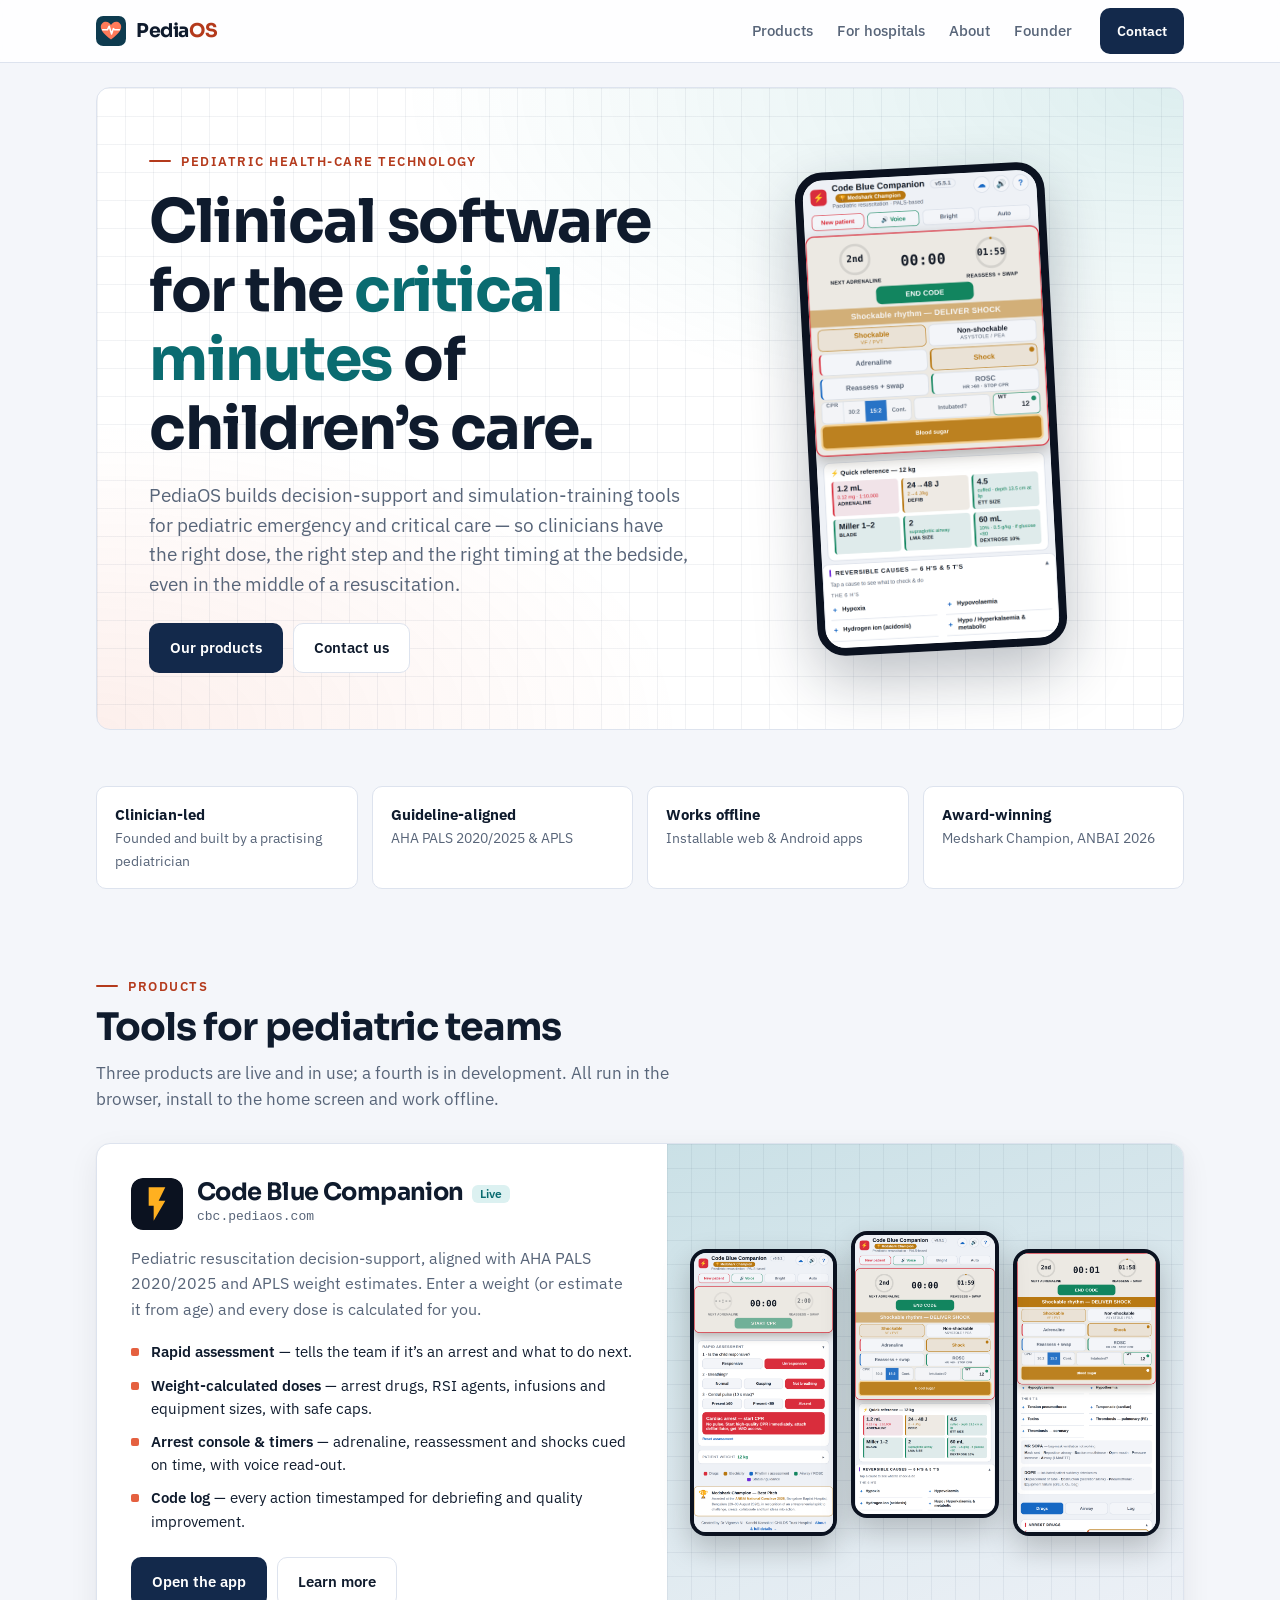
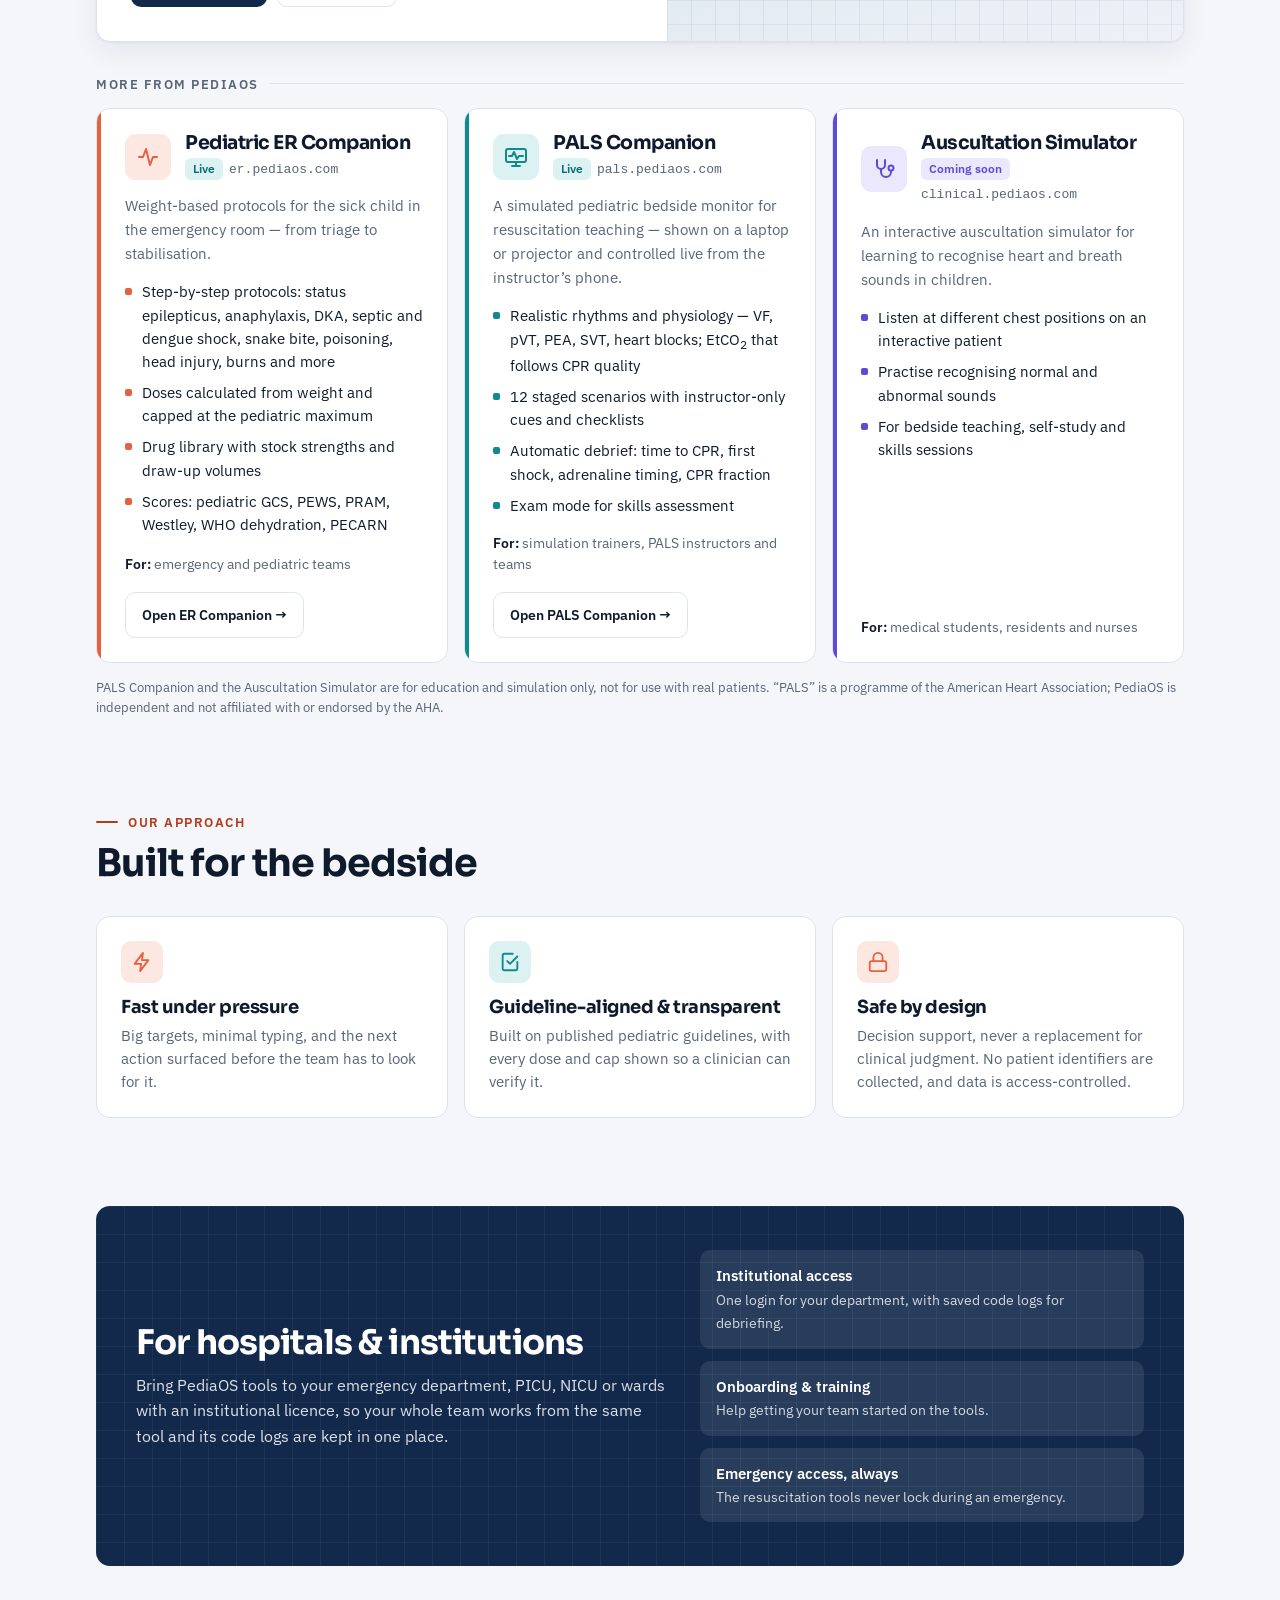
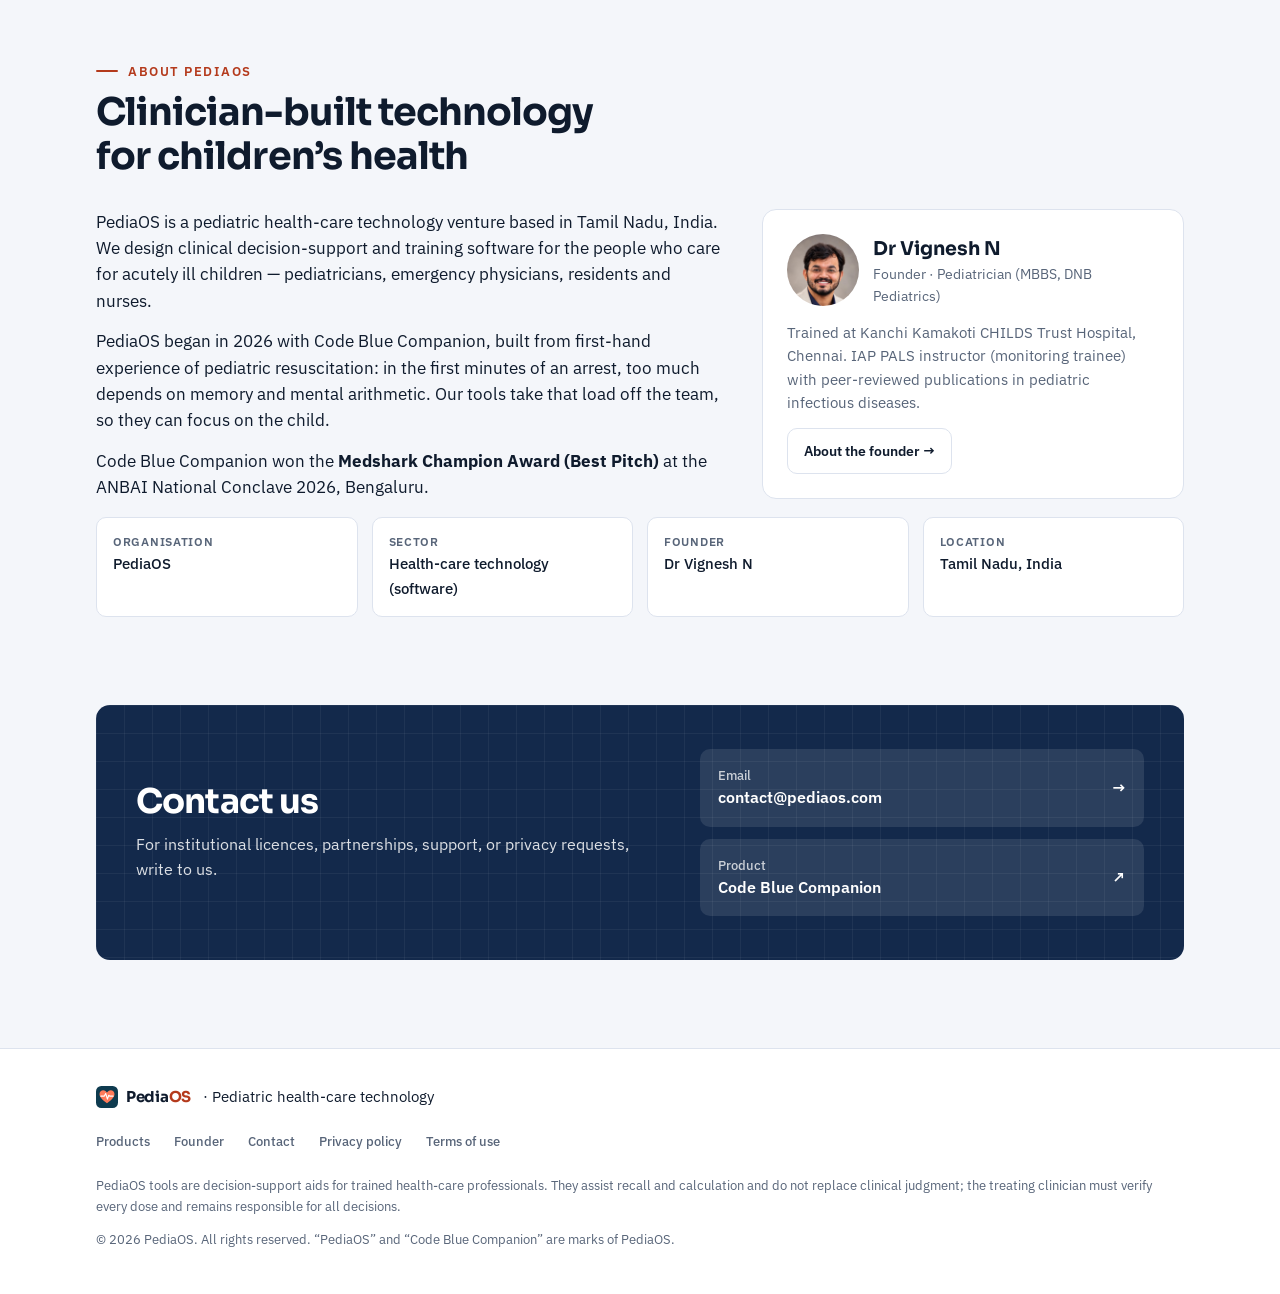
==== commit a3947fc2: "Accessibility fixes from design audit - Light-mode coloured text now meets AA contrast (new --accent" ====
--- a/index.html
+++ b/index.html
@@ -11,7 +11,7 @@
 <meta name="description" content="PediaOS builds clinical decision-support and training software for pediatric emergency and critical care. Home of Code Blue Companion, a PALS-based pediatric resuscitation app.">
 <link rel="canonical" href="https://pediaos.com/">
 <link rel="icon" href="icon.svg" type="image/svg+xml">
-<meta name="theme-color" content="#0e3b4f">
+<meta name="theme-color" content="#13294b">
 <meta property="og:title" content="PediaOS — Pediatric health-care technology">
 <meta property="og:description" content="Clinical decision-support and training software for pediatric emergency and critical care.">
 <meta property="og:url" content="https://pediaos.com/">
@@ -30,7 +30,7 @@
 <style>
   .hero{margin-top:24px; padding:56px 52px; border:1px solid var(--line); border-radius:var(--r); display:grid; grid-template-columns:1.15fr .85fr; gap:40px; align-items:center; overflow:hidden;}
   .hero h1{font-size:clamp(36px, 5.8vw, 60px);}
-  .hero h1 em{font-style:normal; color:var(--teal);}
+  .hero h1 em{font-style:normal; color:var(--teal-text);}
   .hero p.lead{font-size:clamp(16px, 2.1vw, 18.5px); color:var(--dim); max-width:54ch; margin-top:18px;}
   .hero .phone{justify-self:center; width:min(250px, 64vw); height:auto; border-radius:28px; border:8px solid #0b1220; box-shadow:0 24px 60px rgba(15,27,45,.28); transform:rotate(-3deg);}
   @media (max-width:860px){ .hero{grid-template-columns:1fr; padding:32px 20px; margin-top:16px;} .hero .phone{transform:none; width:min(220px,60vw);} }
@@ -60,20 +60,24 @@
 </head>
 <body>
 
+<a class="skip" href="#content">Skip to content</a>
 <header class="nav">
   <div class="wrap">
     <a class="brand" href="/" aria-label="PediaOS home"><img src="icon.svg" alt=""><b>Pedia<span>OS</span></b></a>
-    <nav>
-      <a href="#products">Products</a>
-      <a href="#hospitals">For hospitals</a>
-      <a href="#about">About</a>
-      <a href="founder.html">Founder</a>
+    <nav aria-label="Main">
+      <div class="navlinks" id="navlinks">
+        <a href="#products">Products</a>
+        <a href="#hospitals">For hospitals</a>
+        <a href="#about">About</a>
+        <a href="founder.html">Founder</a>
+      </div>
       <a class="keep btn primary small" href="#contact">Contact</a>
+      <button class="menu-btn" type="button" aria-expanded="false" aria-controls="navlinks" aria-label="Menu"><svg viewBox="0 0 24 24" fill="none" stroke="currentColor" stroke-width="2" stroke-linecap="round" aria-hidden="true"><path d="M4 7h16M4 12h16M4 17h16"/></svg></button>
     </nav>
   </div>
 </header>
 
-<main id="top" class="wrap">
+<main id="content" class="wrap">
 
   <div class="hero gridbg">
     <div>
@@ -268,6 +272,7 @@
   </div>
 </footer>
 
+<script src="site.js" defer></script>
 <script src="counter.js" defer></script>
 </body>
 </html>
--- a/styles.css
+++ b/styles.css
@@ -2,7 +2,7 @@
 :root{
   --bg:#f4f6fa; --surface:#ffffff; --surface2:#eef1f7; --line:#dde3ee;
   --ink:#0f1b2d; --dim:#586579; --brand:#13294b; --brand-ink:#ffffff;
-  --accent:#e5603f; --accent-soft:#fde8e1; --teal:#0f8a8f; --teal-soft:#dcf1f1;
+  --accent:#e5603f; --accent-text:#b43a1c; --accent-soft:#fde8e1; --teal:#0f8a8f; --teal-text:#0a6b70; --teal-soft:#dcf1f1;
   --violet:#5b4bd6; --violet-soft:#ebe8fd; --gold:#a8720c; --gold-soft:#f6ecd6;
   --grid:rgba(19,41,75,.06); --band:#13294b; --band-ink:#ffffff;
   --shadow:0 1px 2px rgba(15,27,45,.05), 0 10px 30px rgba(15,27,45,.07);
@@ -12,7 +12,7 @@
   :root:not([data-theme="light"]){
     --bg:#0a1220; --surface:#111c2e; --surface2:#17243a; --line:#24344f;
     --ink:#e9eef6; --dim:#97a6bd; --brand:#9bbcff; --brand-ink:#0a1220;
-    --accent:#ff8a6b; --accent-soft:#3a2118; --teal:#4cc7cb; --teal-soft:#123338;
+    --accent:#ff8a6b; --accent-text:#ff8a6b; --accent-soft:#3a2118; --teal:#4cc7cb; --teal-text:#4cc7cb; --teal-soft:#123338;
     --violet:#a99cff; --violet-soft:#241f48; --gold:#e6b04a; --gold-soft:#33280f;
     --grid:rgba(155,188,255,.06); --band:#16294a; --band-ink:#e9eef6;
     --shadow:0 1px 2px rgba(0,0,0,.3), 0 10px 30px rgba(0,0,0,.35);
@@ -21,7 +21,7 @@
 :root[data-theme="dark"]{
   --bg:#0a1220; --surface:#111c2e; --surface2:#17243a; --line:#24344f;
   --ink:#e9eef6; --dim:#97a6bd; --brand:#9bbcff; --brand-ink:#0a1220;
-  --accent:#ff8a6b; --accent-soft:#3a2118; --teal:#4cc7cb; --teal-soft:#123338;
+  --accent:#ff8a6b; --accent-text:#ff8a6b; --accent-soft:#3a2118; --teal:#4cc7cb; --teal-text:#4cc7cb; --teal-soft:#123338;
   --violet:#a99cff; --violet-soft:#241f48; --gold:#e6b04a; --gold-soft:#33280f;
   --grid:rgba(155,188,255,.06); --band:#16294a; --band-ink:#e9eef6;
   --shadow:0 1px 2px rgba(0,0,0,.3), 0 10px 30px rgba(0,0,0,.35);
@@ -47,21 +47,36 @@
 .brand{display:flex; align-items:center; gap:10px; text-decoration:none; font-size:19px; white-space:nowrap;}
 .brand img{width:30px; height:30px;}
 .brand b{font-family:Sora,Arial,sans-serif; font-weight:700; letter-spacing:-.02em;}
-.brand b span{color:var(--accent);}
-.nav nav{display:flex; align-items:center; gap:22px; font-size:14.5px; font-weight:500;}
-.nav nav a{text-decoration:none; color:var(--dim);}
-.nav nav a:hover, .nav nav a[aria-current]{color:var(--ink);}
-@media (max-width:860px){ .nav nav a:not(.keep){display:none;} }
+.brand b span{color:var(--accent-text);}
+.nav nav{display:flex; align-items:center; gap:10px; font-size:14.5px; font-weight:500;}
+.navlinks{display:flex; align-items:center; gap:4px; margin-right:8px;}
+.navlinks a{text-decoration:none; color:var(--dim); padding:11px 10px; border-radius:var(--r-sm);}
+.navlinks a:hover, .navlinks a[aria-current]{color:var(--ink);}
+.menu-btn{display:none; width:44px; height:44px; align-items:center; justify-content:center; border:1px solid var(--line);
+  border-radius:var(--r-sm); background:var(--surface); color:var(--ink); cursor:pointer;}
+.menu-btn svg{width:20px; height:20px;}
+@media (max-width:860px){
+  .menu-btn{display:inline-flex;}
+  .nav .wrap{position:relative;}
+  .navlinks{display:none; position:absolute; top:calc(100% + 8px); right:16px; left:16px; margin:0; flex-direction:column; align-items:stretch; gap:0;
+    background:var(--surface); border:1px solid var(--line); border-radius:var(--r); box-shadow:var(--shadow); padding:6px;}
+  .nav.open .navlinks{display:flex;}
+  .navlinks a{padding:13px 12px; font-size:16px; color:var(--ink);}
+}
+.skip{position:absolute; left:16px; top:-60px; z-index:20; background:var(--brand); color:var(--brand-ink); padding:10px 14px; border-radius:var(--r-sm); font-weight:600; text-decoration:none;}
+.skip:focus{top:10px;}
+:focus-visible{outline:3px solid var(--teal); outline-offset:2px; border-radius:4px;}
+@media (prefers-reduced-motion: reduce){ html{scroll-behavior:auto;} .btn{transition:none;} .btn:hover{transform:none;} }
 
 .btn{display:inline-flex; align-items:center; gap:8px; font-weight:600; font-size:15px; text-decoration:none;
   padding:12px 20px; border-radius:var(--r-sm); border:1px solid transparent; transition:transform .15s, box-shadow .15s;}
 .btn:hover{transform:translateY(-1px); box-shadow:var(--shadow);}
 .btn.primary{background:var(--brand); color:var(--brand-ink);}
 .btn.ghost{border-color:var(--line); background:var(--surface);}
-.btn.small{padding:8px 14px; font-size:13.5px;}
+.btn.small{padding:11px 16px; font-size:14px;}
 
 .eyebrow, .sec-head .kicker{display:inline-flex; align-items:center; gap:10px; font-size:12.5px; font-weight:600; letter-spacing:.12em;
-  text-transform:uppercase; color:var(--accent);}
+  text-transform:uppercase; color:var(--accent-text);}
 .eyebrow::before, .sec-head .kicker::before{content:""; width:22px; height:2px; background:currentColor; border-radius:2px;}
 .eyebrow{margin-bottom:16px;}
 section{padding:80px 0 8px;}
@@ -89,7 +104,7 @@
 .ptitle img{width:52px; height:52px; border-radius:12px;}
 .ptitle h3{font-size:24px;}
 .url{font-size:13px; color:var(--dim); font-family:ui-monospace,SFMono-Regular,Menlo,monospace;}
-.tag{display:inline-block; font-size:11.5px; font-weight:600; color:var(--teal); background:var(--teal-soft);
+.tag{display:inline-block; font-size:11.5px; font-weight:600; color:var(--teal-text); background:var(--teal-soft);
   border-radius:6px; padding:2px 8px; margin-left:4px; vertical-align:middle; font-family:'IBM Plex Sans',sans-serif; letter-spacing:0;}
 .product p.desc{margin-top:16px; color:var(--dim);}
 .feats{list-style:none; margin-top:18px; display:grid; gap:10px;}
@@ -120,7 +135,7 @@
 .vicon svg{width:24px; height:24px;}
 .venture h3{font-size:19px;}
 .status{display:inline-block; font-size:11.5px; font-weight:600; border-radius:6px; padding:2px 8px; margin-right:6px; font-family:'IBM Plex Sans',sans-serif; letter-spacing:0;}
-.status.live{color:var(--teal); background:var(--teal-soft);}
+.status.live{color:var(--teal-text); background:var(--teal-soft);}
 .status.soon{color:var(--violet); background:var(--violet-soft);}
 .venture p.desc{margin-top:14px; color:var(--dim); font-size:15px;}
 .venture ul{list-style:none; margin-top:14px; display:grid; gap:8px; font-size:14.5px;}
@@ -159,16 +174,16 @@
 .doc p, .doc li{font-size:16px;}
 .doc p{margin-bottom:12px;}
 .doc ul{margin:0 0 12px 22px; display:grid; gap:6px;}
-.doc a{color:var(--teal);}
+.doc a{color:var(--teal-text); text-underline-offset:3px;}
 .note{background:var(--accent-soft); border-radius:var(--r-sm); padding:16px 18px; margin:20px 0; font-size:15px;}
 
 footer{border-top:1px solid var(--line); background:var(--surface); padding:36px 0 44px; margin-top:80px; font-size:13px; color:var(--dim);}
 footer .wrap{display:grid; gap:12px;}
-footer .links{display:flex; flex-wrap:wrap; gap:18px;}
-footer .links a{text-decoration:none; font-weight:500;}
+footer .links{display:flex; flex-wrap:wrap; gap:0 8px; margin-left:-8px;}
+footer .links a{text-decoration:none; font-weight:500; padding:11px 8px;}
 footer .links a:hover{color:var(--ink);}
 footer .visits{font-size:12.5px; font-variant-numeric:tabular-nums;}
 footer .fbrand{display:flex; align-items:center; gap:8px; font-size:15px; color:var(--ink);}
 footer .fbrand img{width:22px; height:22px;}
 footer .fbrand b{font-family:Sora,Arial,sans-serif; letter-spacing:-.02em;}
-footer .fbrand b span{color:var(--accent);}
+footer .fbrand b span{color:var(--accent-text);}
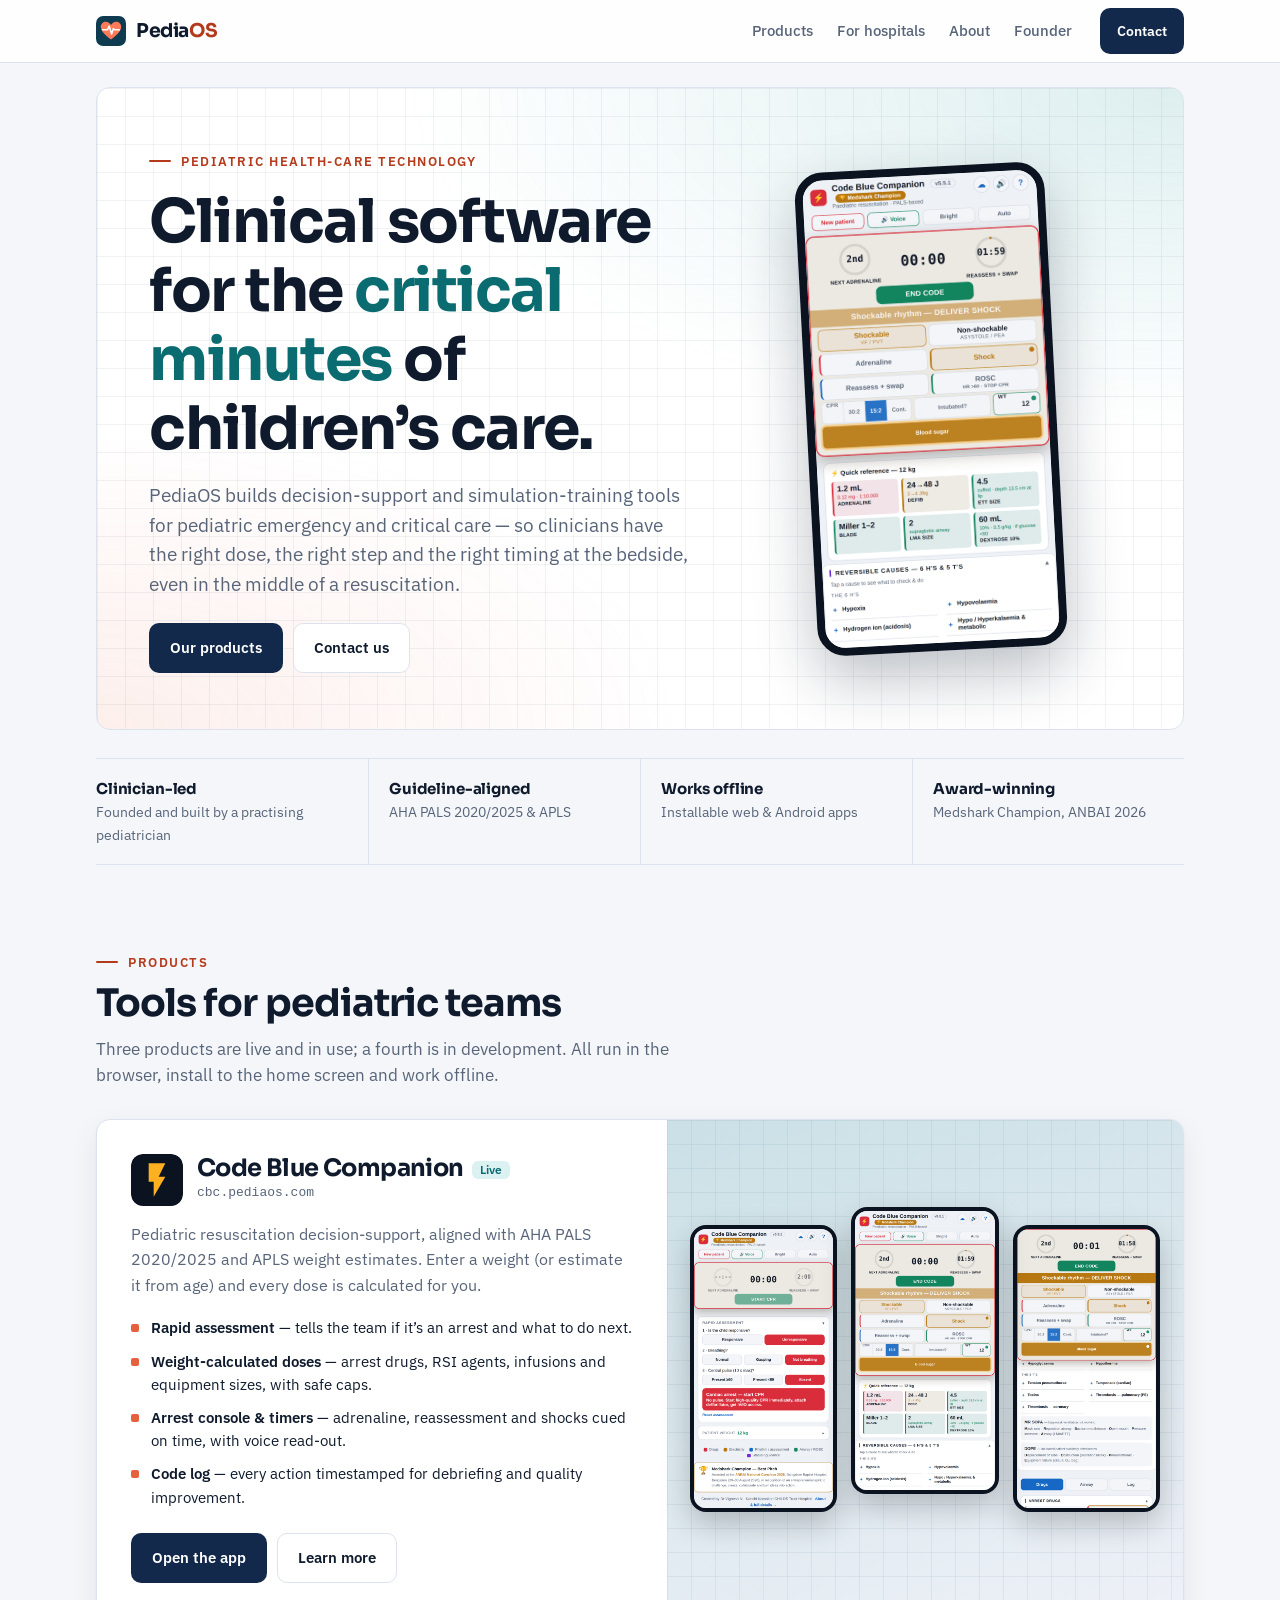
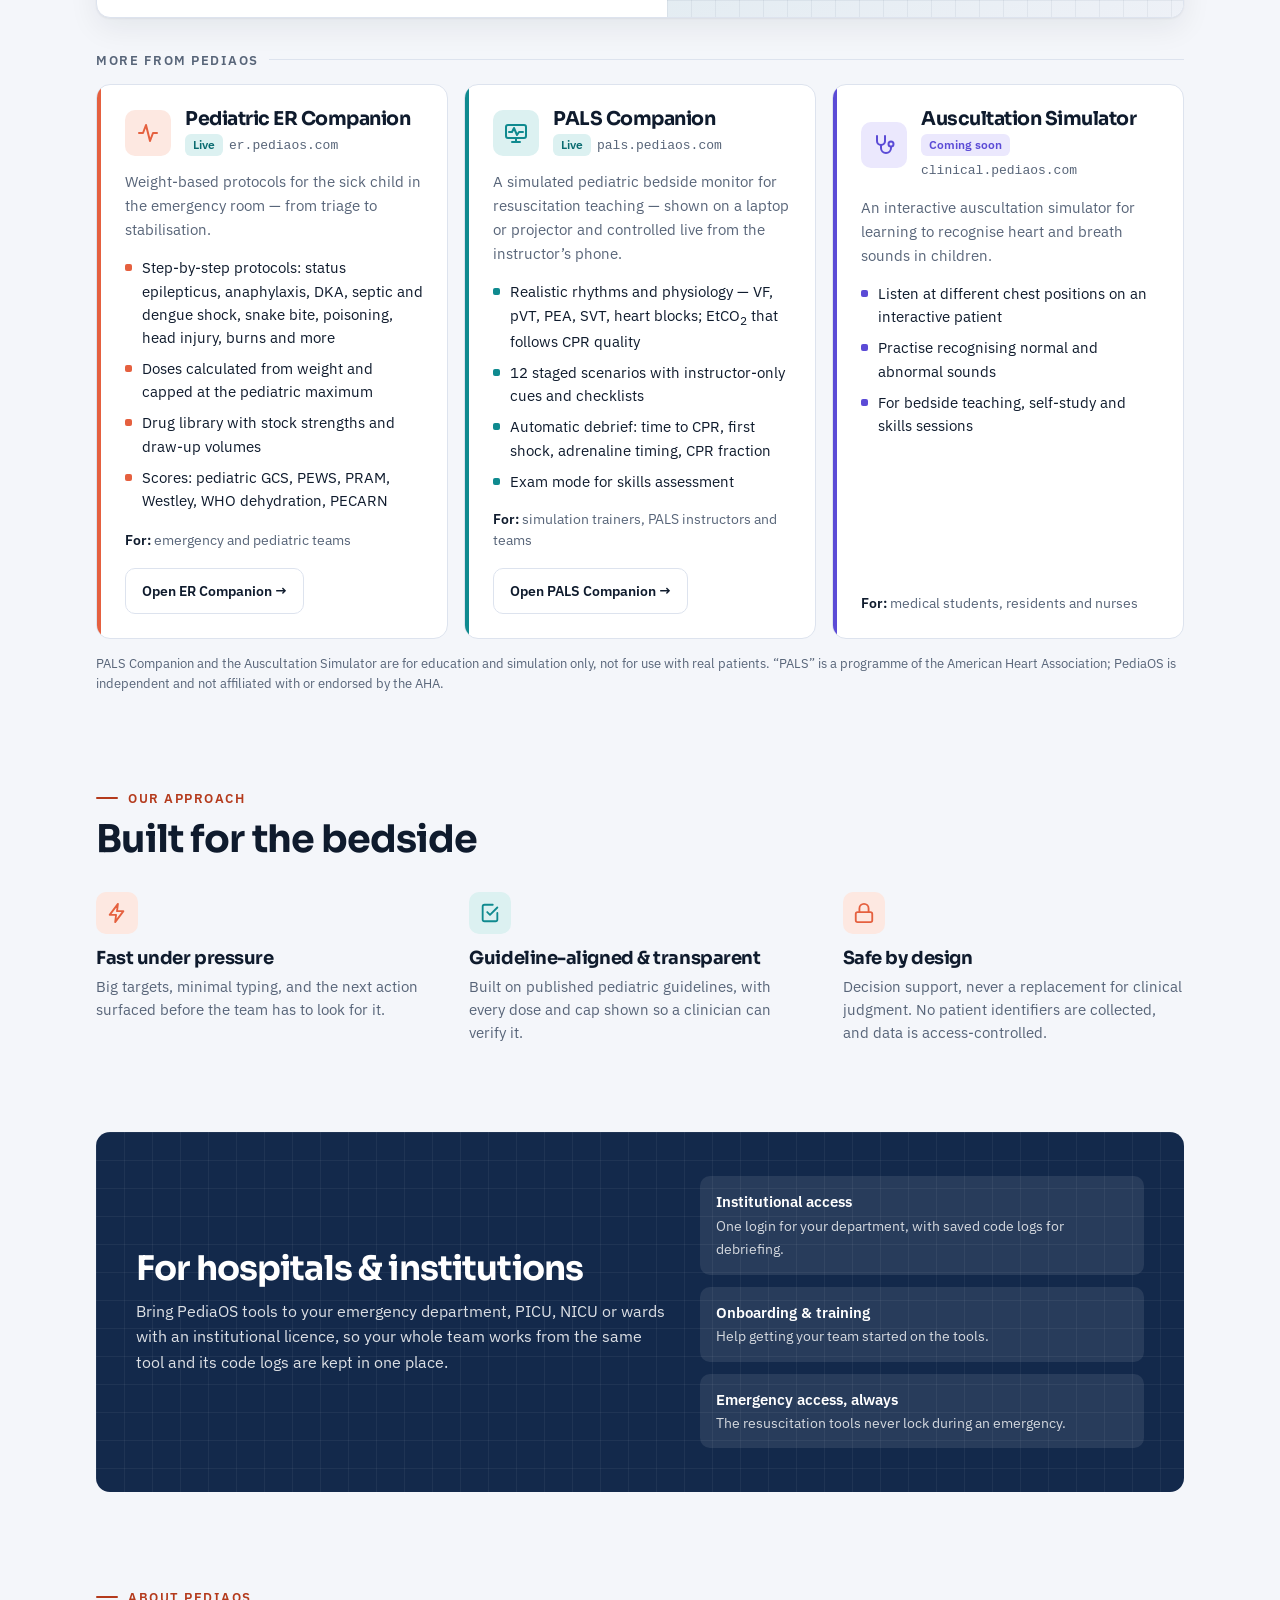
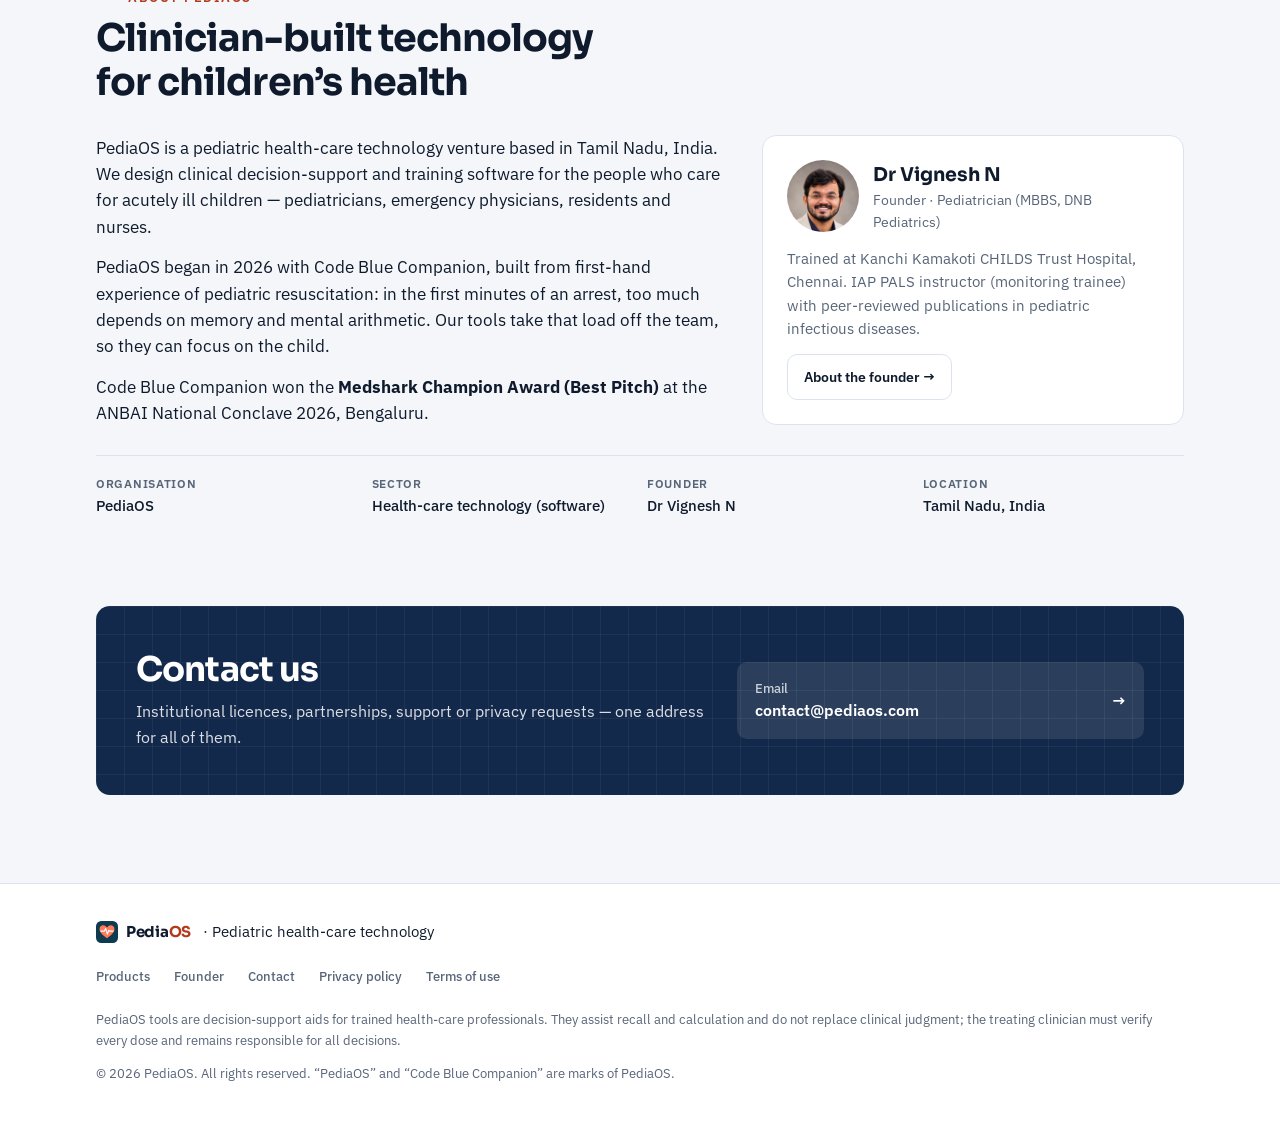
==== commit f8e0d167: "Calmer home page: facts strip and approach without boxes, simpler contact Facts strip and organisati" ====
--- a/index.html
+++ b/index.html
@@ -35,10 +35,12 @@
   .hero .phone{justify-self:center; width:min(250px, 64vw); height:auto; border-radius:28px; border:8px solid #0b1220; box-shadow:0 24px 60px rgba(15,27,45,.28); transform:rotate(-3deg);}
   @media (max-width:860px){ .hero{grid-template-columns:1fr; padding:32px 20px; margin-top:16px;} .hero .phone{transform:none; width:min(220px,60vw);} }
 
-  .trust{display:grid; grid-template-columns:repeat(4, 1fr); gap:14px; margin-top:56px;}
-  .trust div{background:var(--surface); border:1px solid var(--line); border-radius:var(--r-sm); padding:16px 18px; font-size:14px; color:var(--dim);}
-  .trust b{display:block; color:var(--ink); font-size:15px;}
-  @media (max-width:760px){ .trust{grid-template-columns:1fr 1fr;} }
+  /* Facts strip: one ruled row, no boxes — the product cards below are the only boxed things. */
+  .trust{display:grid; grid-template-columns:repeat(4, 1fr); margin-top:28px; border-top:1px solid var(--line); border-bottom:1px solid var(--line);}
+  .trust div{padding:18px 20px; font-size:14px; color:var(--dim); border-left:1px solid var(--line);}
+  .trust div:first-child{border-left:0; padding-left:0;}
+  .trust b{display:block; color:var(--ink); font-size:15px; font-family:Sora,Arial,sans-serif; letter-spacing:-.01em;}
+  @media (max-width:760px){ .trust{grid-template-columns:1fr 1fr;} .trust div{padding:14px 12px;} .trust div:nth-child(odd){border-left:0; padding-left:0;} .trust div:nth-child(n+3){border-top:1px solid var(--line);} }
 
   .about{display:grid; grid-template-columns:1.2fr .8fr; gap:32px; align-items:start;}
   .about .prose p{font-size:16.5px;}
@@ -51,11 +53,16 @@
   .founder p{font-size:14.5px; color:var(--dim);}
   @media (max-width:860px){ .about{grid-template-columns:1fr;} }
 
-  .org{margin-top:16px; display:grid; grid-template-columns:repeat(4, 1fr); gap:14px;}
-  .org div{background:var(--surface); border:1px solid var(--line); border-radius:var(--r-sm); padding:14px 16px;}
+  .org{margin-top:28px; display:grid; grid-template-columns:repeat(4, 1fr); gap:14px; border-top:1px solid var(--line); padding-top:18px;}
+  .org div{padding:0;}
   .org small{display:block; font-size:12px; color:var(--dim); text-transform:uppercase; letter-spacing:.06em; font-weight:600;}
   .org span{font-size:14.5px; font-weight:500;}
   @media (max-width:760px){ .org{grid-template-columns:1fr 1fr;} }
+  /* Approach: plain columns, not cards */
+  #approach .card{background:none; border:0; padding:0;}
+  #approach .grid3{gap:32px;}
+  #contact .band{grid-template-columns:1.4fr 1fr;}
+  @media (max-width:900px){ #contact .band{grid-template-columns:1fr;} }
 </style>
 </head>
 <body>
@@ -246,11 +253,10 @@
     <div class="band">
       <div>
         <h2>Contact us</h2>
-        <p>For institutional licences, partnerships, support, or privacy requests, write to us.</p>
+        <p>Institutional licences, partnerships, support or privacy requests &mdash; one address for all of them.</p>
       </div>
       <div class="actions">
         <a class="big" href="mailto:contact@pediaos.com"><span><small>Email</small>contact@pediaos.com</span><span>&rarr;</span></a>
-        <a class="big" href="https://cbc.pediaos.com"><span><small>Product</small>Code Blue Companion</span><span>&#8599;</span></a>
       </div>
     </div>
   </section>
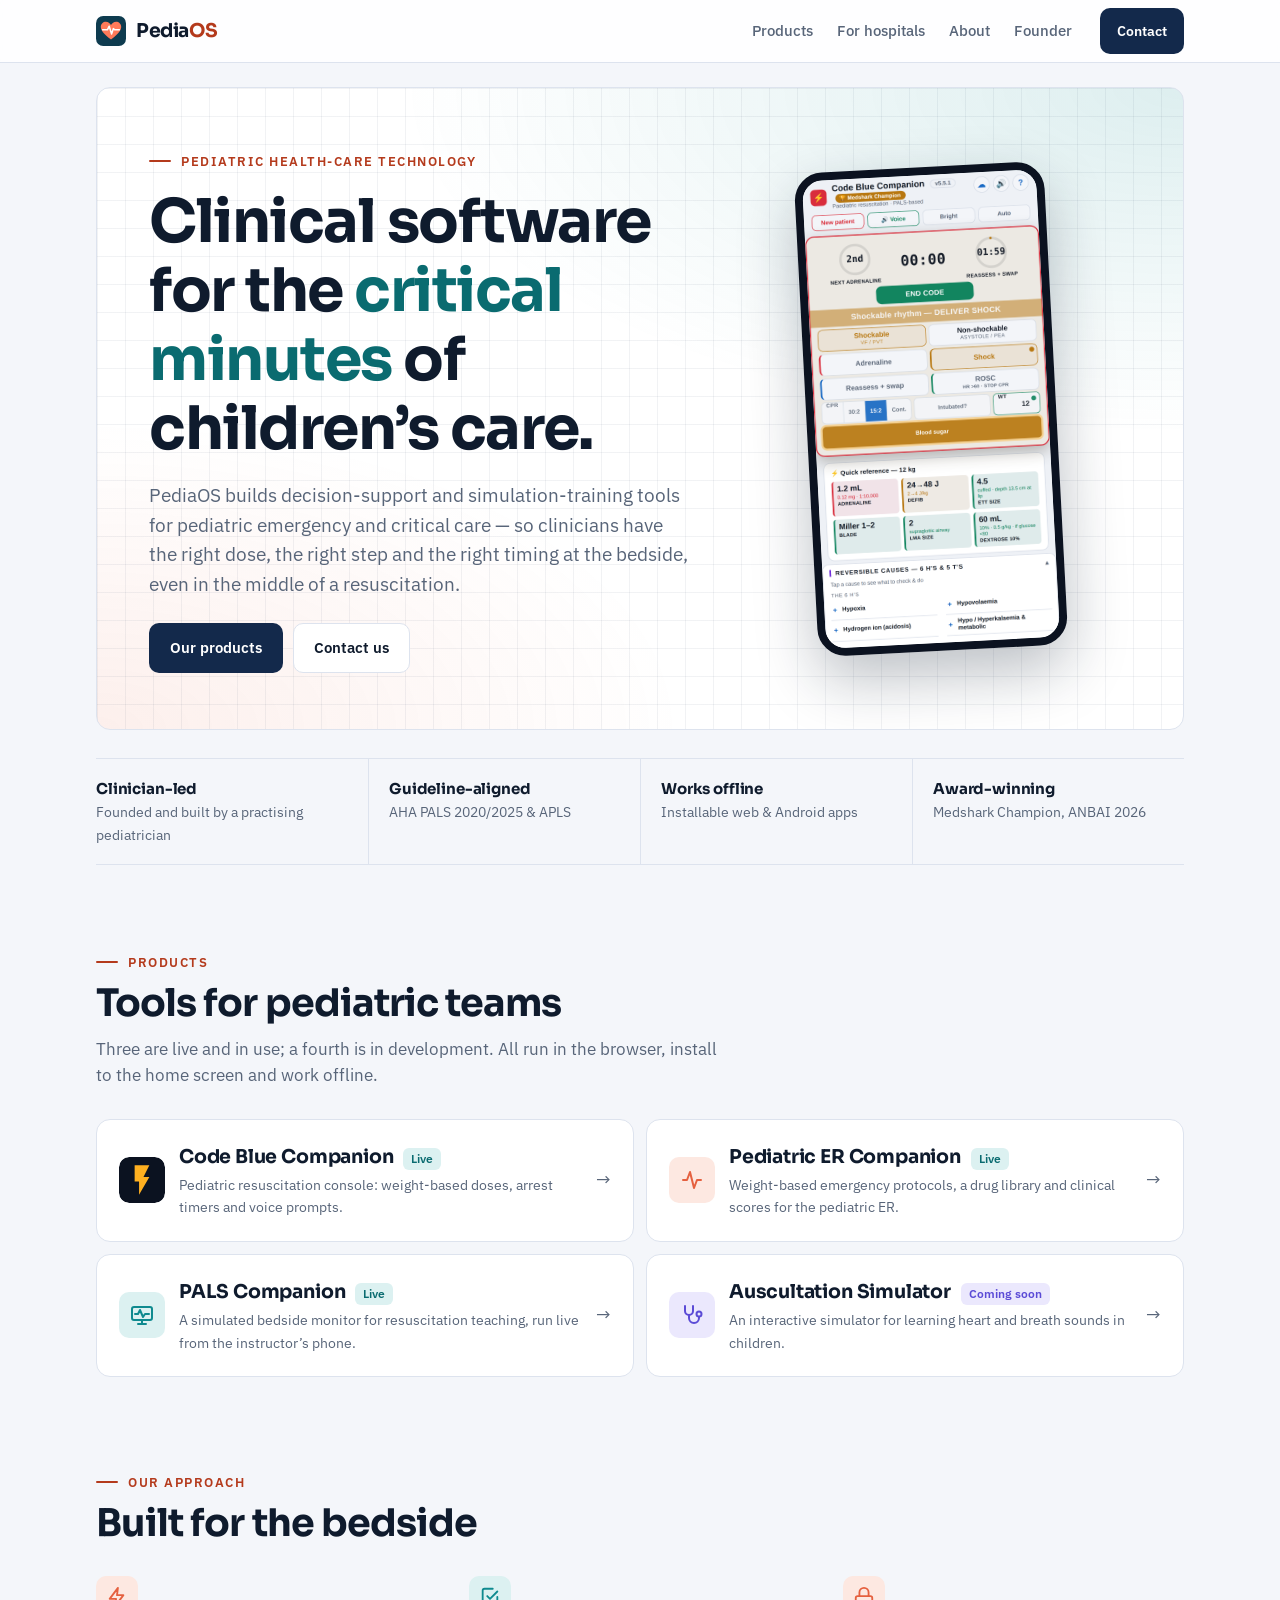
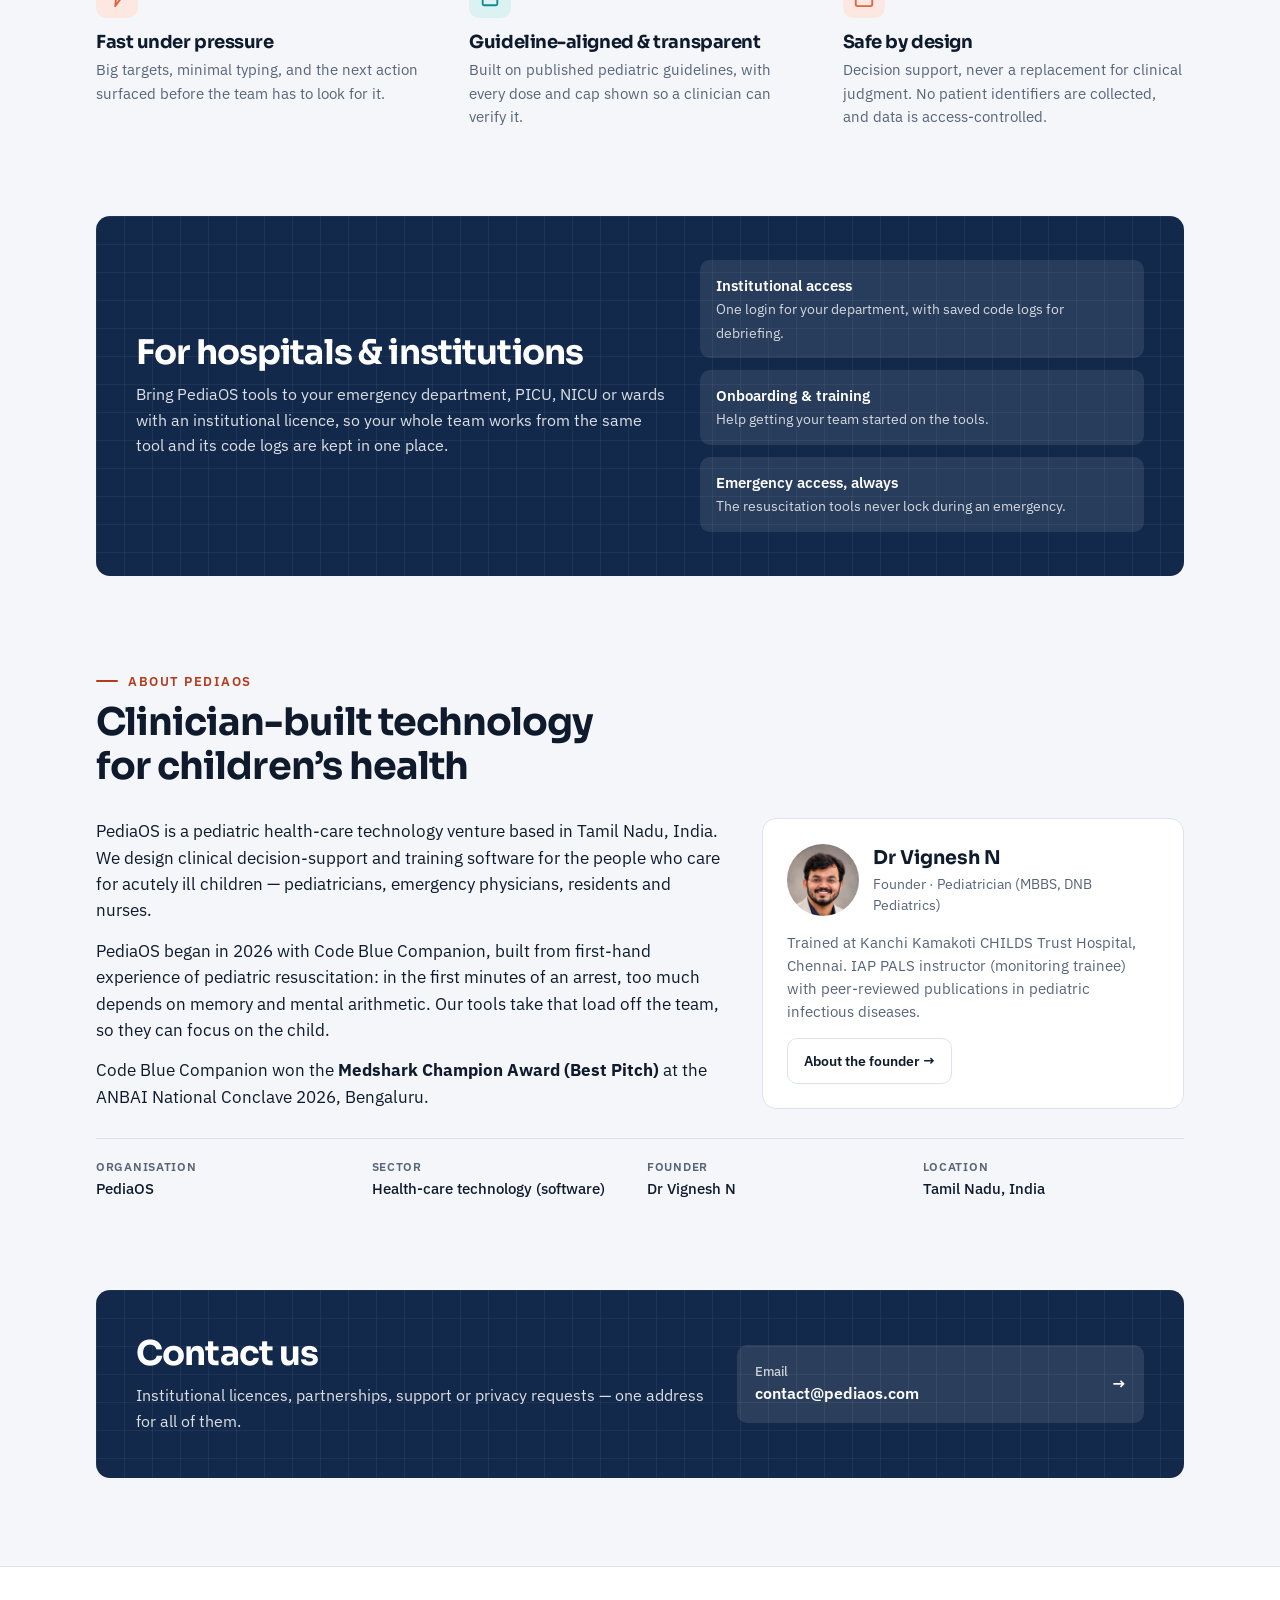
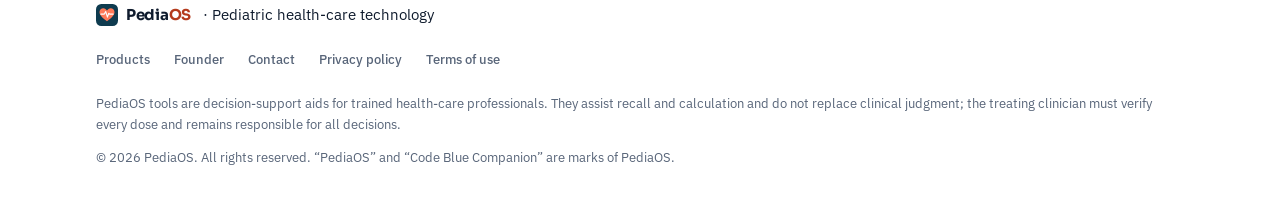
==== commit 6cfff2d4: "Give each product its own page; home page becomes a short index New pages for Code Blue Companion, P" ====
--- a/index.html
+++ b/index.html
@@ -108,83 +108,13 @@
 
   <section id="products">
     <div class="sec-head"><span class="kicker">Products</span><h2>Tools for pediatric teams</h2>
-      <p>Three products are live and in use; a fourth is in development. All run in the browser, install to the home screen and work offline.</p></div>
-
-    <article class="product">
-      <div class="body">
-        <div class="ptitle">
-          <img src="img/cbc-icon.svg" alt="">
-          <div>
-            <h3>Code Blue Companion <span class="tag">Live</span></h3>
-            <div class="url">cbc.pediaos.com</div>
-          </div>
-        </div>
-        <p class="desc">Pediatric resuscitation decision-support, aligned with AHA PALS 2020/2025 and APLS weight estimates. Enter a weight (or estimate it from age) and every dose is calculated for you.</p>
-        <ul class="feats">
-          <li><span><b>Rapid assessment</b> &mdash; tells the team if it&rsquo;s an arrest and what to do next.</span></li>
-          <li><span><b>Weight-calculated doses</b> &mdash; arrest drugs, RSI agents, infusions and equipment sizes, with safe caps.</span></li>
-          <li><span><b>Arrest console &amp; timers</b> &mdash; adrenaline, reassessment and shocks cued on time, with voice read-out.</span></li>
-          <li><span><b>Code log</b> &mdash; every action timestamped for debriefing and quality improvement.</span></li>
-        </ul>
-        <div class="ctas">
-          <a class="btn primary" href="https://cbc.pediaos.com">Open the app</a>
-          <a class="btn ghost" href="https://cbc.pediaos.com/about.html">Learn more</a>
-        </div>
-      </div>
-      <div class="shots" aria-label="App screenshots">
-        <img src="img/cbc-assess.png" alt="Rapid assessment screen" width="1080" height="2160" loading="lazy">
-        <img src="img/cbc-console.png" alt="Arrest console with timers" width="1080" height="2160" loading="lazy">
-        <img src="img/cbc-reference.png" alt="Quick dose reference" width="1080" height="2160" loading="lazy">
-      </div>
-    </article>
-
-    <div class="soon-h">More from PediaOS</div>
-    <div class="grid3">
-      <article class="venture er">
-        <div class="vhead">
-          <div class="vicon"><svg viewBox="0 0 24 24" fill="none" stroke="currentColor" stroke-width="2" stroke-linecap="round" stroke-linejoin="round"><path d="M3 12h4l3-8 4 16 3-8h4"/></svg></div>
-          <div><h3>Pediatric ER Companion</h3><span class="status live">Live</span><span class="url">er.pediaos.com</span></div>
-        </div>
-        <p class="desc">Weight-based protocols for the sick child in the emergency room &mdash; from triage to stabilisation.</p>
-        <ul>
-          <li><span>Step-by-step protocols: status epilepticus, anaphylaxis, DKA, septic and dengue shock, snake bite, poisoning, head injury, burns and more</span></li>
-          <li><span>Doses calculated from weight and capped at the pediatric maximum</span></li>
-          <li><span>Drug library with stock strengths and draw-up volumes</span></li>
-          <li><span>Scores: pediatric GCS, PEWS, PRAM, Westley, WHO dehydration, PECARN</span></li>
-        </ul>
-        <div class="for"><b>For:</b> emergency and pediatric teams</div>
-        <a class="btn ghost small go" href="https://er.pediaos.com">Open ER Companion &rarr;</a>
-      </article>
-      <article class="venture pals">
-        <div class="vhead">
-          <div class="vicon"><svg viewBox="0 0 24 24" fill="none" stroke="currentColor" stroke-width="2" stroke-linecap="round" stroke-linejoin="round"><rect x="2" y="4" width="20" height="13" rx="2"/><path d="M5 11h3l2-4 3 7 2-3h4"/><path d="M8 21h8M12 17v4"/></svg></div>
-          <div><h3>PALS Companion</h3><span class="status live">Live</span><span class="url">pals.pediaos.com</span></div>
-        </div>
-        <p class="desc">A simulated pediatric bedside monitor for resuscitation teaching &mdash; shown on a laptop or projector and controlled live from the instructor&rsquo;s phone.</p>
-        <ul>
-          <li><span>Realistic rhythms and physiology &mdash; VF, pVT, PEA, SVT, heart blocks; EtCO<sub>2</sub> that follows CPR quality</span></li>
-          <li><span>12 staged scenarios with instructor-only cues and checklists</span></li>
-          <li><span>Automatic debrief: time to CPR, first shock, adrenaline timing, CPR fraction</span></li>
-          <li><span>Exam mode for skills assessment</span></li>
-        </ul>
-        <div class="for"><b>For:</b> simulation trainers, PALS instructors and teams</div>
-        <a class="btn ghost small go" href="https://pals.pediaos.com">Open PALS Companion &rarr;</a>
-      </article>
-      <article class="venture clinical">
-        <div class="vhead">
-          <div class="vicon"><svg viewBox="0 0 24 24" fill="none" stroke="currentColor" stroke-width="2" stroke-linecap="round" stroke-linejoin="round"><path d="M5 3v5a4 4 0 0 0 8 0V3"/><path d="M9 12v3a5 5 0 0 0 10 0v-1"/><circle cx="19" cy="11" r="2.5"/></svg></div>
-          <div><h3>Auscultation Simulator</h3><span class="status soon">Coming soon</span><span class="url">clinical.pediaos.com</span></div>
-        </div>
-        <p class="desc">An interactive auscultation simulator for learning to recognise heart and breath sounds in children.</p>
-        <ul>
-          <li><span>Listen at different chest positions on an interactive patient</span></li>
-          <li><span>Practise recognising normal and abnormal sounds</span></li>
-          <li><span>For bedside teaching, self-study and skills sessions</span></li>
-        </ul>
-        <div class="for"><b>For:</b> medical students, residents and nurses</div>
-      </article>
-    </div>
-    <p class="fine">PALS Companion and the Auscultation Simulator are for education and simulation only, not for use with real patients. &ldquo;PALS&rdquo; is a programme of the American Heart Association; PediaOS is independent and not affiliated with or endorsed by the AHA.</p>
+      <p>Three are live and in use; a fourth is in development. All run in the browser, install to the home screen and work offline.</p></div>
+    <div class="plinks two">
+      <a class="plink big" href="code-blue-companion.html"><img src="img/cbc-icon.svg" alt="" width="52" height="52"><span><b>Code Blue Companion</b> <span class="status live">Live</span><small>Pediatric resuscitation console: weight-based doses, arrest timers and voice prompts.</small></span><span class="arr" aria-hidden="true">&rarr;</span></a>
+      <a class="plink big" href="er-companion.html"><span class="vicon" style="--vc:var(--accent);--vs:var(--accent-soft)"><svg viewBox="0 0 24 24" fill="none" stroke="currentColor" stroke-width="2" stroke-linecap="round" stroke-linejoin="round" aria-hidden="true"><path d="M3 12h4l3-8 4 16 3-8h4"/></svg></span><span><b>Pediatric ER Companion</b> <span class="status live">Live</span><small>Weight-based emergency protocols, a drug library and clinical scores for the pediatric ER.</small></span><span class="arr" aria-hidden="true">&rarr;</span></a>
+      <a class="plink big" href="pals-companion.html"><span class="vicon" style="--vc:var(--teal);--vs:var(--teal-soft)"><svg viewBox="0 0 24 24" fill="none" stroke="currentColor" stroke-width="2" stroke-linecap="round" stroke-linejoin="round" aria-hidden="true"><rect x="2" y="4" width="20" height="13" rx="2"/><path d="M5 11h3l2-4 3 7 2-3h4"/><path d="M8 21h8M12 17v4"/></svg></span><span><b>PALS Companion</b> <span class="status live">Live</span><small>A simulated bedside monitor for resuscitation teaching, run live from the instructor&rsquo;s phone.</small></span><span class="arr" aria-hidden="true">&rarr;</span></a>
+      <a class="plink big" href="auscultation-simulator.html"><span class="vicon" style="--vc:var(--violet);--vs:var(--violet-soft)"><svg viewBox="0 0 24 24" fill="none" stroke="currentColor" stroke-width="2" stroke-linecap="round" stroke-linejoin="round" aria-hidden="true"><path d="M5 3v5a4 4 0 0 0 8 0V3"/><path d="M9 12v3a5 5 0 0 0 10 0v-1"/><circle cx="19" cy="11" r="2.5"/></svg></span><span><b>Auscultation Simulator</b> <span class="status soon">Coming soon</span><small>An interactive simulator for learning heart and breath sounds in children.</small></span><span class="arr" aria-hidden="true">&rarr;</span></a>
+    </div>
   </section>
 
   <section id="approach">
--- a/styles.css
+++ b/styles.css
@@ -146,6 +146,42 @@
 .venture .go{margin-top:16px; align-self:flex-start;}
 .fine{margin-top:14px; font-size:12.5px; color:var(--dim);}
 
+/* product pages and product index */
+.crumb{margin-top:20px; font-size:14px;}
+.crumb a{display:inline-block; padding:10px 0; color:var(--dim); text-decoration:none; font-weight:500;}
+.crumb a:hover{color:var(--ink);}
+.phero{padding:12px 0 8px; max-width:760px;}
+.phero h1{font-size:clamp(32px, 5vw, 48px); margin-top:20px;}
+.phero .lead{font-size:clamp(16px, 2vw, 18.5px); color:var(--dim); margin-top:14px;}
+.phero .ptitle .url{margin-top:4px;}
+.pshots{margin-top:32px; border:1px solid var(--line); border-radius:var(--r); display:flex; justify-content:center; gap:18px; padding:36px 20px; overflow:hidden;}
+.pshots img{width:30%; max-width:230px; height:auto; border-radius:18px; border:5px solid #0b1220; box-shadow:0 14px 34px rgba(0,0,0,.22);}
+.pshots.wide{padding:24px;}
+.pshots.wide img{width:100%; max-width:920px; border-radius:10px;}
+@media (max-width:600px){ .pshots:not(.wide){padding:24px 12px; gap:8px;} .pshots:not(.wide) img{width:32%; border-width:3px; border-radius:10px;} .pshots.wide{padding:10px;} }
+.psec{padding:56px 0 0;}
+.psec h2{font-size:clamp(22px, 3vw, 28px); margin-bottom:20px;}
+.flist{display:grid; grid-template-columns:repeat(3, 1fr); gap:28px 32px;}
+.flist h3{font-size:16.5px; padding-top:14px; border-top:2px solid var(--ink);}
+.flist p{color:var(--dim); font-size:15px; margin-top:6px;}
+@media (max-width:900px){ .flist{grid-template-columns:1fr 1fr;} }
+@media (max-width:560px){ .flist{grid-template-columns:1fr;} }
+.pfacts{display:grid; grid-template-columns:repeat(auto-fit, minmax(240px, 1fr)); gap:20px 32px; border-top:1px solid var(--line); padding-top:20px;}
+.pfacts small{display:block; font-size:12px; color:var(--dim); text-transform:uppercase; letter-spacing:.06em; font-weight:600;}
+.pfacts span{font-size:15px;}
+.plinks{display:grid; gap:12px;}
+.plinks.two{grid-template-columns:1fr 1fr;}
+@media (max-width:900px){ .plinks.two{grid-template-columns:1fr;} }
+.plink{display:grid; grid-template-columns:auto 1fr auto; gap:14px; align-items:center; text-decoration:none; background:var(--surface);
+  border:1px solid var(--line); border-radius:var(--r); padding:16px 18px; transition:border-color .15s;}
+.plink:hover{border-color:var(--ink);}
+.plink img, .plink .vicon{width:46px; height:46px; border-radius:var(--r-sm);}
+.plink b{font-family:Sora,Arial,sans-serif; font-size:16.5px; letter-spacing:-.01em;}
+.plink.big{padding:22px;} .plink.big b{font-size:19px; margin-right:6px;}
+.plink small{display:block; color:var(--dim); font-size:14px; margin-top:2px;}
+.plink .arr{color:var(--dim); font-size:18px;}
+.plink:hover .arr{color:var(--ink);}
+
 /* dark band */
 .band{background:
     linear-gradient(rgba(255,255,255,.05) 1px, transparent 1px) 0 0/28px 28px,
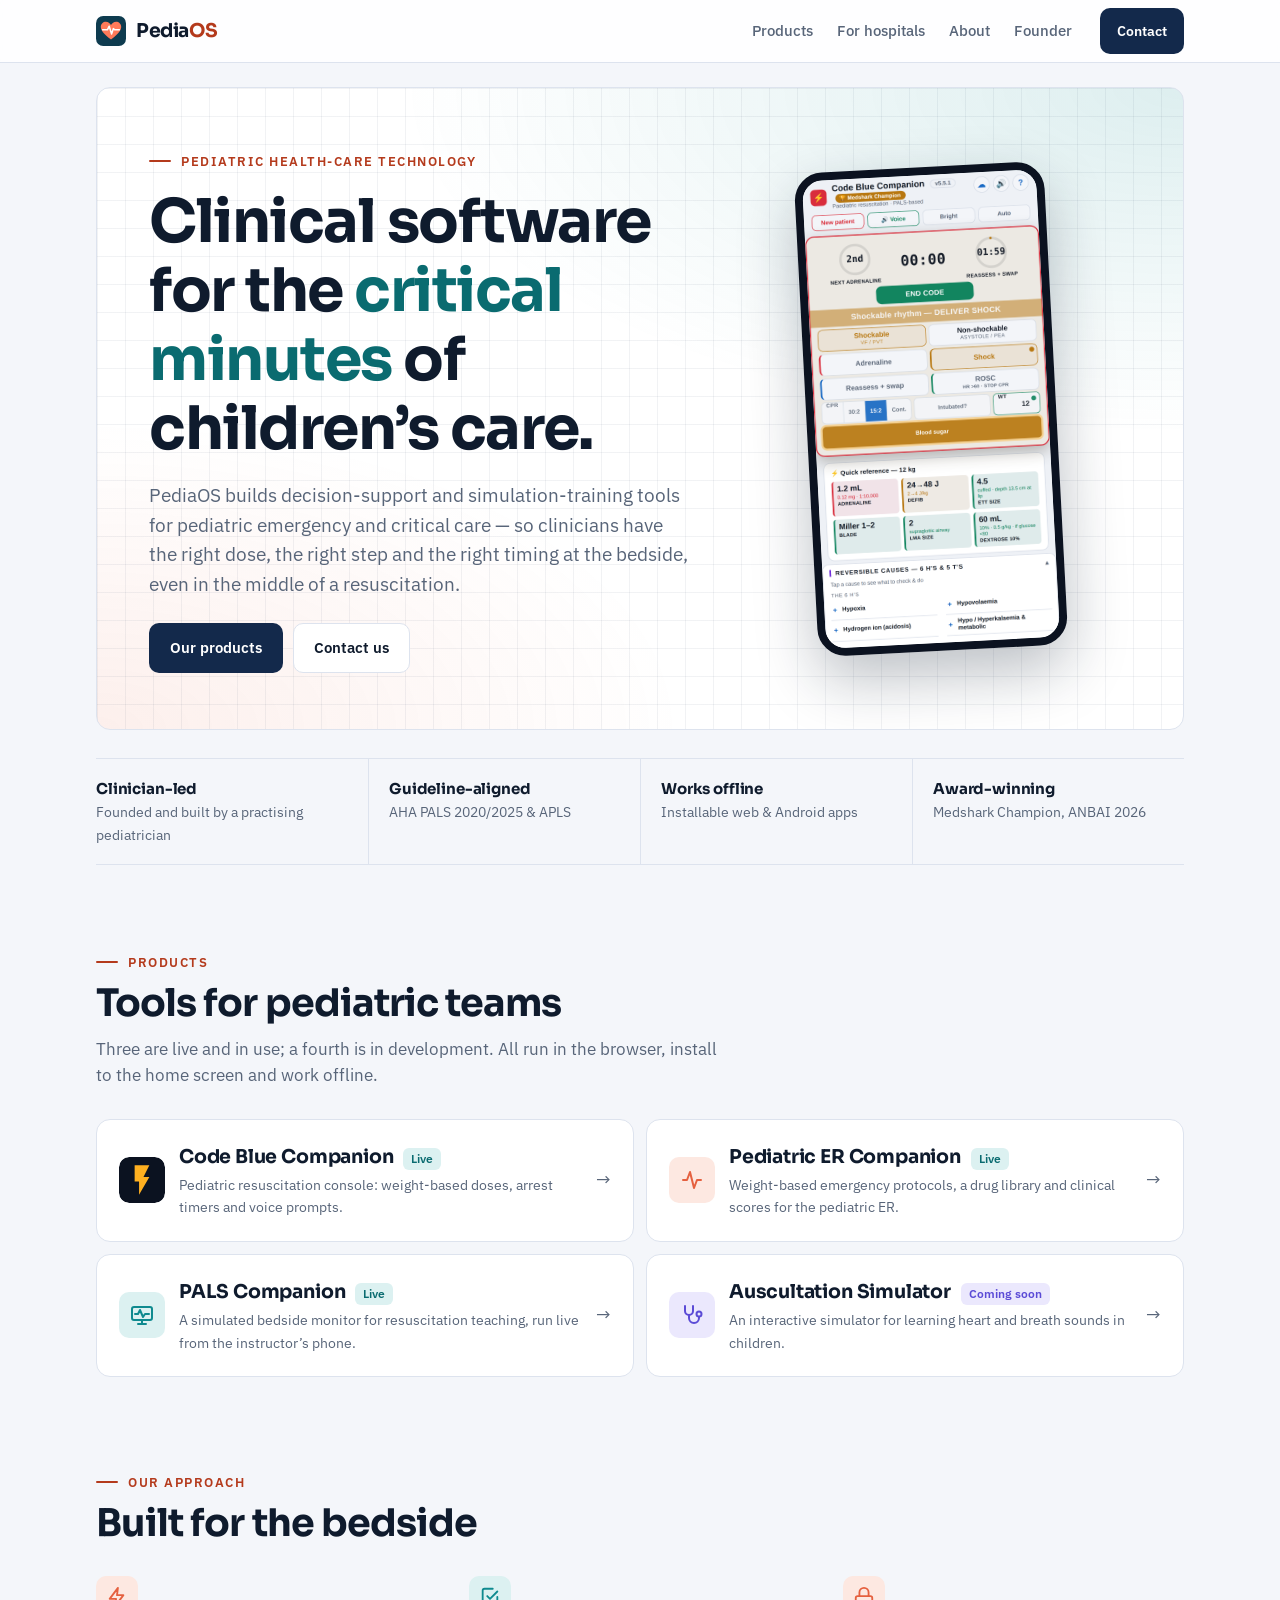
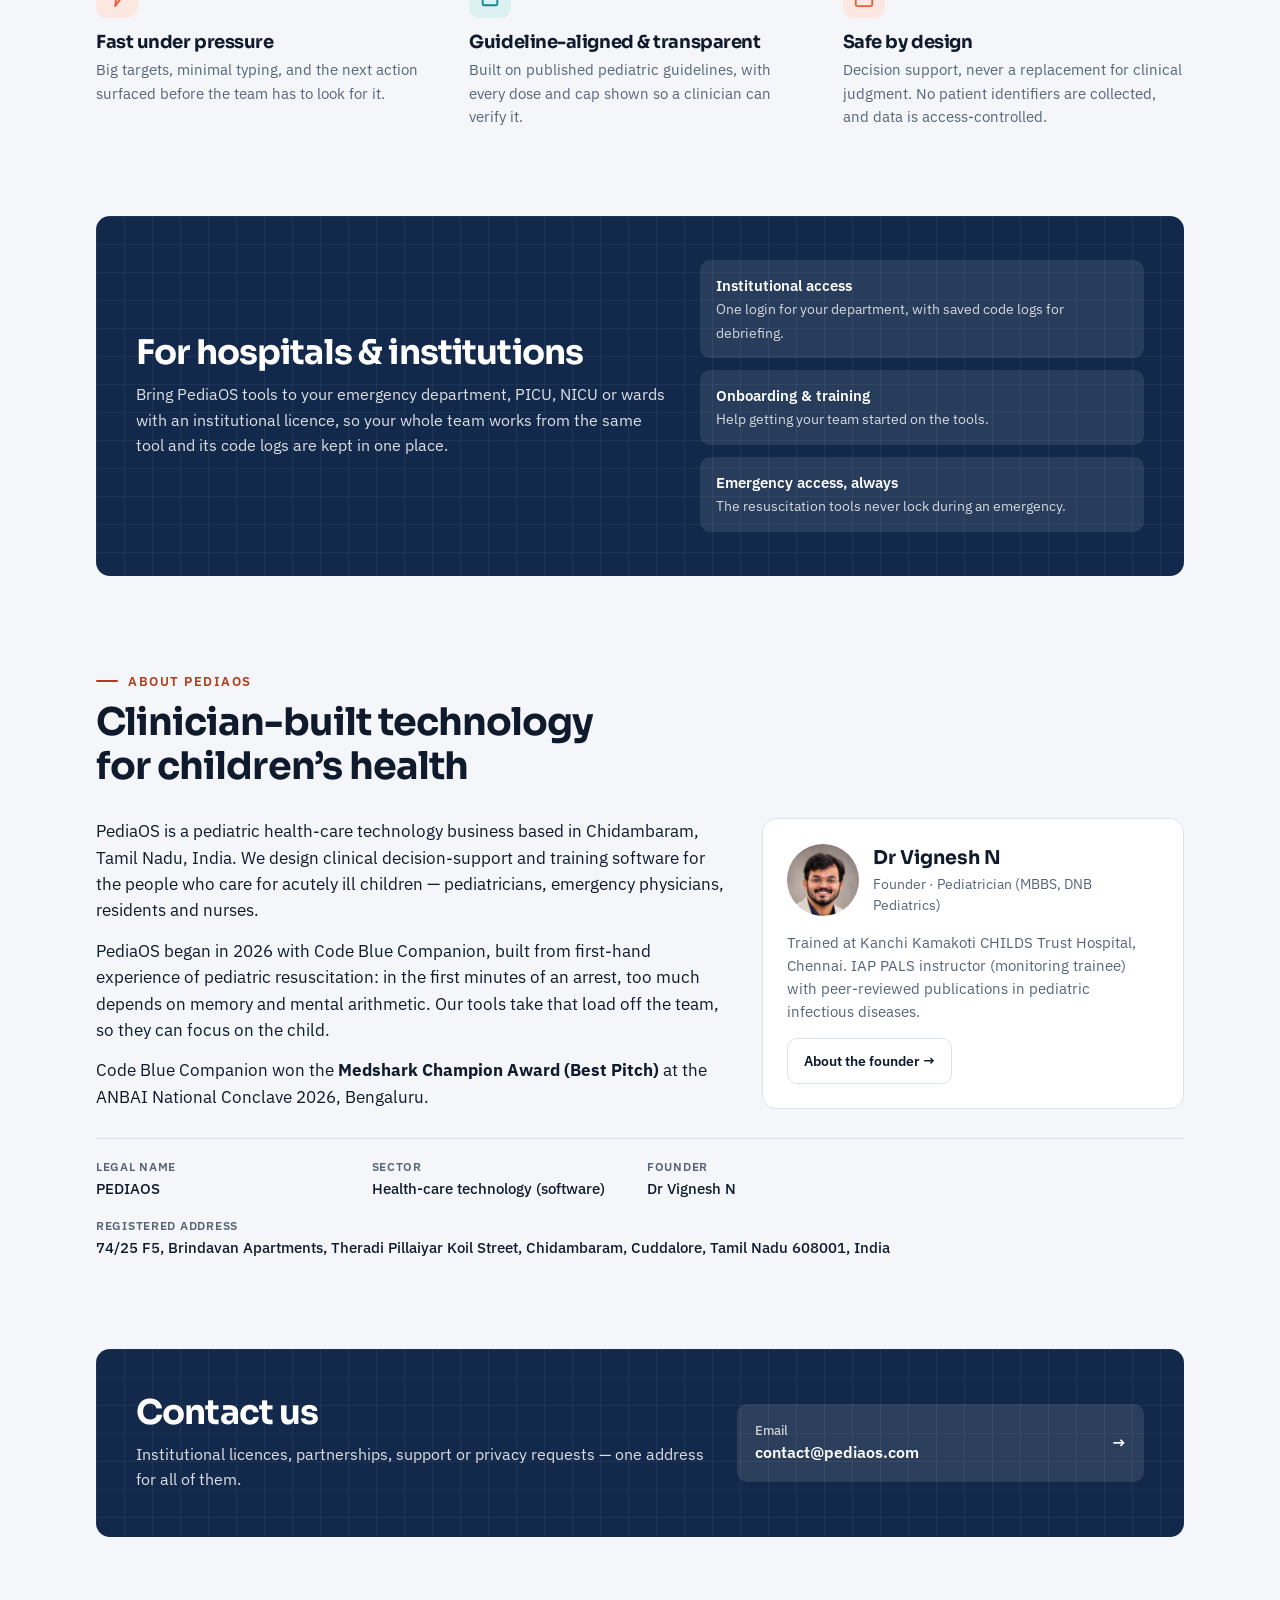
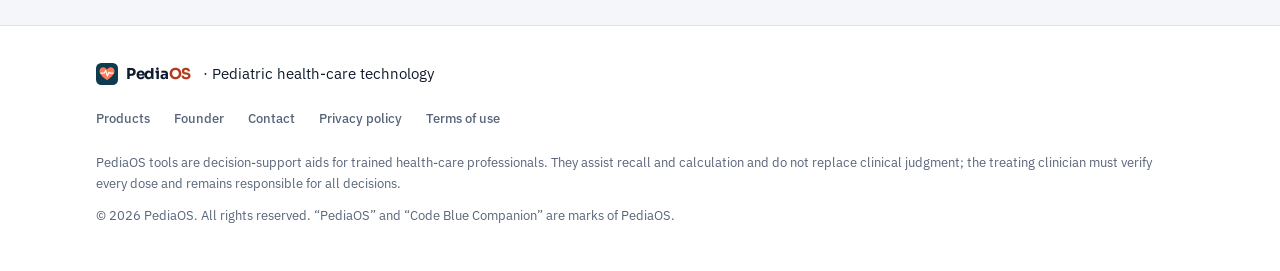
==== commit 0cc84743: "Add legal name PEDIAOS and registered address (D-U-N-S record) Home page organisation details, struc" ====
--- a/index.html
+++ b/index.html
@@ -21,10 +21,10 @@
 <link href="https://fonts.googleapis.com/css2?family=Sora:wght@600;700&family=IBM+Plex+Sans:wght@400;500;600&display=swap" rel="stylesheet">
 <link rel="stylesheet" href="styles.css">
 <script type="application/ld+json">
-{"@context":"https://schema.org","@type":"Organization","name":"PediaOS","url":"https://pediaos.com/","logo":"https://pediaos.com/icon.svg",
+{"@context":"https://schema.org","@type":"Organization","name":"PediaOS","legalName":"PEDIAOS","url":"https://pediaos.com/","logo":"https://pediaos.com/icon.svg",
  "description":"Pediatric health-care technology: clinical decision-support and training software for pediatric emergency and critical care.",
  "foundingDate":"2026","founder":{"@type":"Person","name":"Dr Vignesh N","jobTitle":"Pediatrician","url":"https://pediaos.com/founder.html"},
- "address":{"@type":"PostalAddress","addressRegion":"Tamil Nadu","addressCountry":"IN"},
+ "address":{"@type":"PostalAddress","streetAddress":"74/25 F5, Brindavan Apartments, Theradi Pillaiyar Koil Street","addressLocality":"Chidambaram","addressRegion":"Tamil Nadu","postalCode":"608001","addressCountry":"IN"},
  "email":"contact@pediaos.com"}
 </script>
 <style>
@@ -57,6 +57,7 @@
   .org div{padding:0;}
   .org small{display:block; font-size:12px; color:var(--dim); text-transform:uppercase; letter-spacing:.06em; font-weight:600;}
   .org span{font-size:14.5px; font-weight:500;}
+  .org .addr{grid-column:1 / -1;}
   @media (max-width:760px){ .org{grid-template-columns:1fr 1fr;} }
   /* Approach: plain columns, not cards */
   #approach .card{background:none; border:0; padding:0;}
@@ -156,7 +157,7 @@
     <div class="sec-head"><span class="kicker">About PediaOS</span><h2>Clinician-built technology for children&rsquo;s health</h2></div>
     <div class="about">
       <div class="prose">
-        <p>PediaOS is a pediatric health-care technology venture based in Tamil Nadu, India. We design clinical decision-support and training software for the people who care for acutely ill children &mdash; pediatricians, emergency physicians, residents and nurses.</p>
+        <p>PediaOS is a pediatric health-care technology business based in Chidambaram, Tamil Nadu, India. We design clinical decision-support and training software for the people who care for acutely ill children &mdash; pediatricians, emergency physicians, residents and nurses.</p>
         <p>PediaOS began in 2026 with Code Blue Companion, built from first-hand experience of pediatric resuscitation: in the first minutes of an arrest, too much depends on memory and mental arithmetic. Our tools take that load off the team, so they can focus on the child.</p>
         <p>Code Blue Companion won the <b>Medshark Champion Award (Best Pitch)</b> at the ANBAI National Conclave 2026, Bengaluru.</p>
       </div>
@@ -169,13 +170,13 @@
         <a class="btn ghost small" href="founder.html">About the founder &rarr;</a>
       </aside>
     </div>
-    <!-- Organisation details: once registered, add the legal name exactly as on the Udyam / D-U-N-S records,
-         the registered address and a business phone number below, and keep them identical everywhere. -->
+    <!-- Organisation details: legal name and address exactly as on the D-U-N-S record. Keep them identical
+         here, in privacy.html and terms.html, and in the Google Payments profile. -->
     <div class="org">
-      <div><small>Organisation</small><span>PediaOS</span></div>
+      <div><small>Legal name</small><span>PEDIAOS</span></div>
       <div><small>Sector</small><span>Health-care technology (software)</span></div>
       <div><small>Founder</small><span>Dr Vignesh N</span></div>
-      <div><small>Location</small><span>Tamil Nadu, India</span></div>
+      <div class="addr"><small>Registered address</small><span>74/25 F5, Brindavan Apartments, Theradi Pillaiyar Koil Street, Chidambaram, Cuddalore, Tamil Nadu 608001, India</span></div>
     </div>
   </section>
 
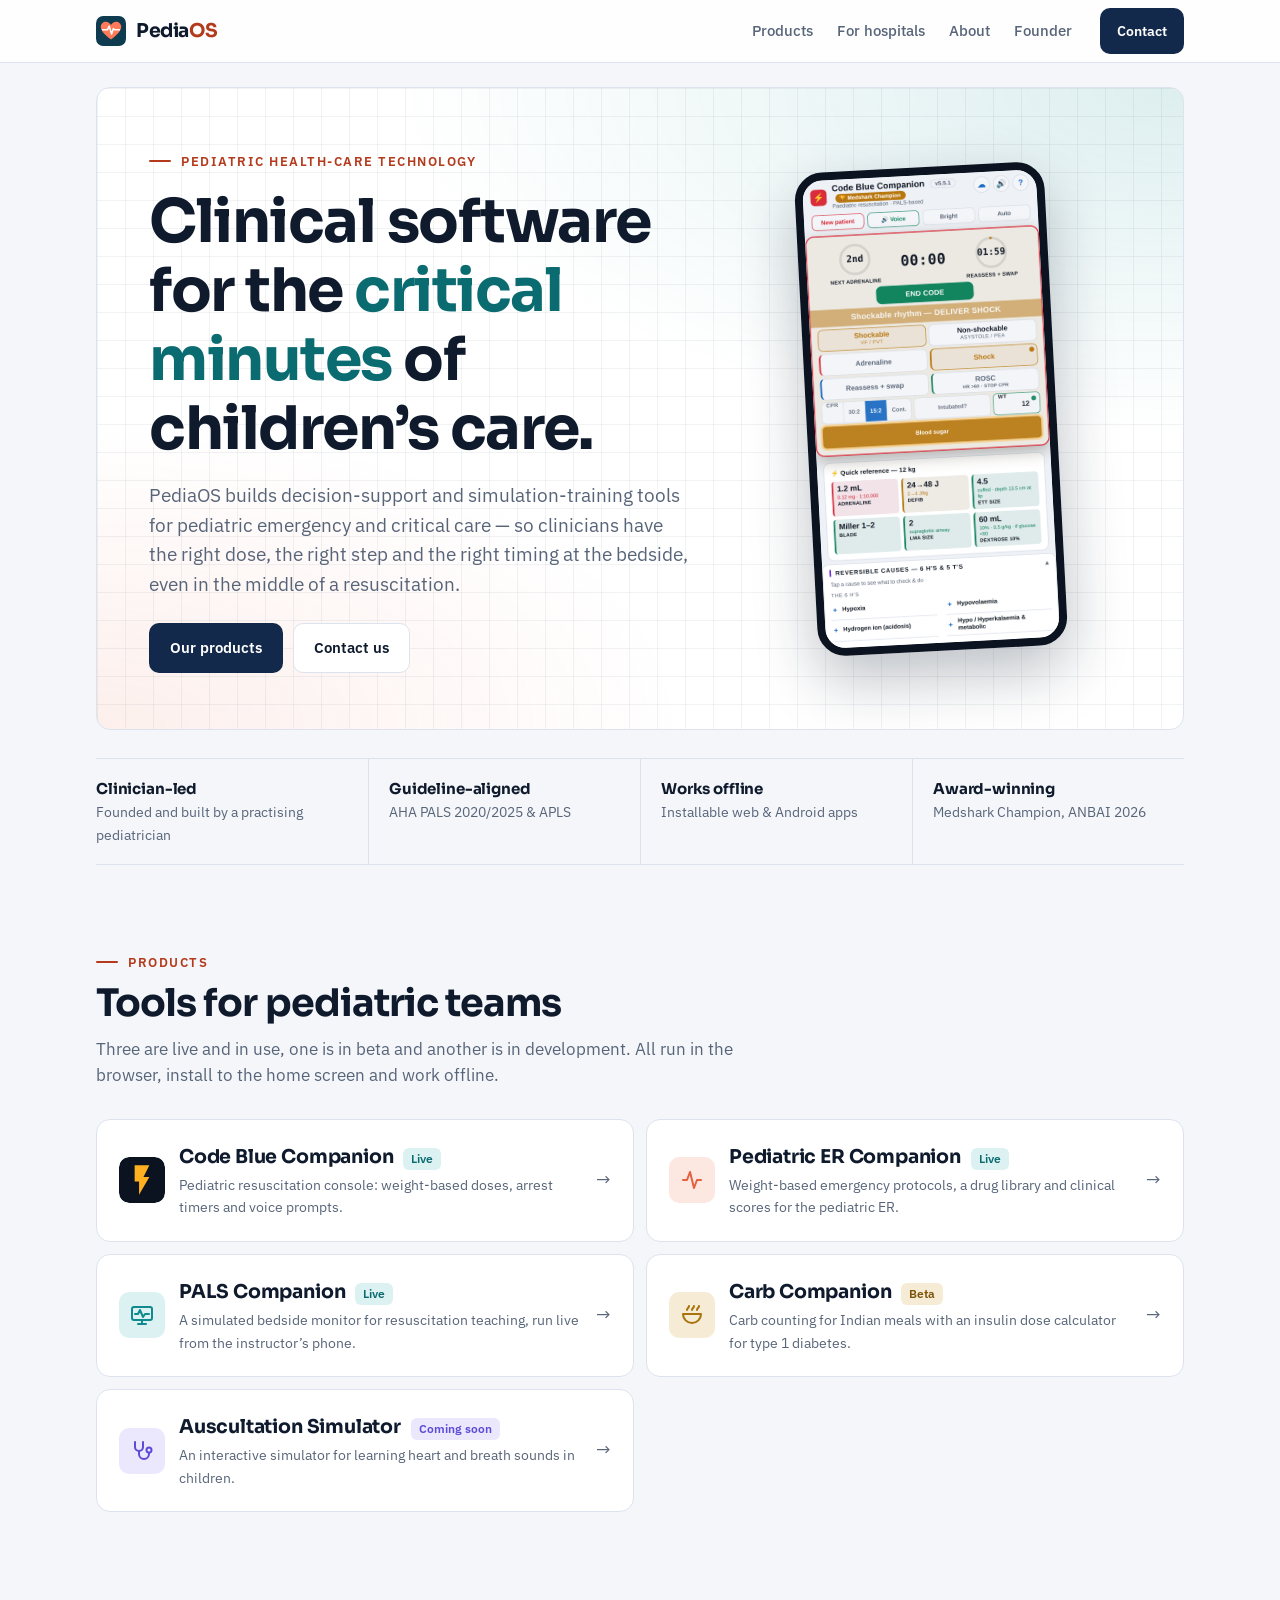
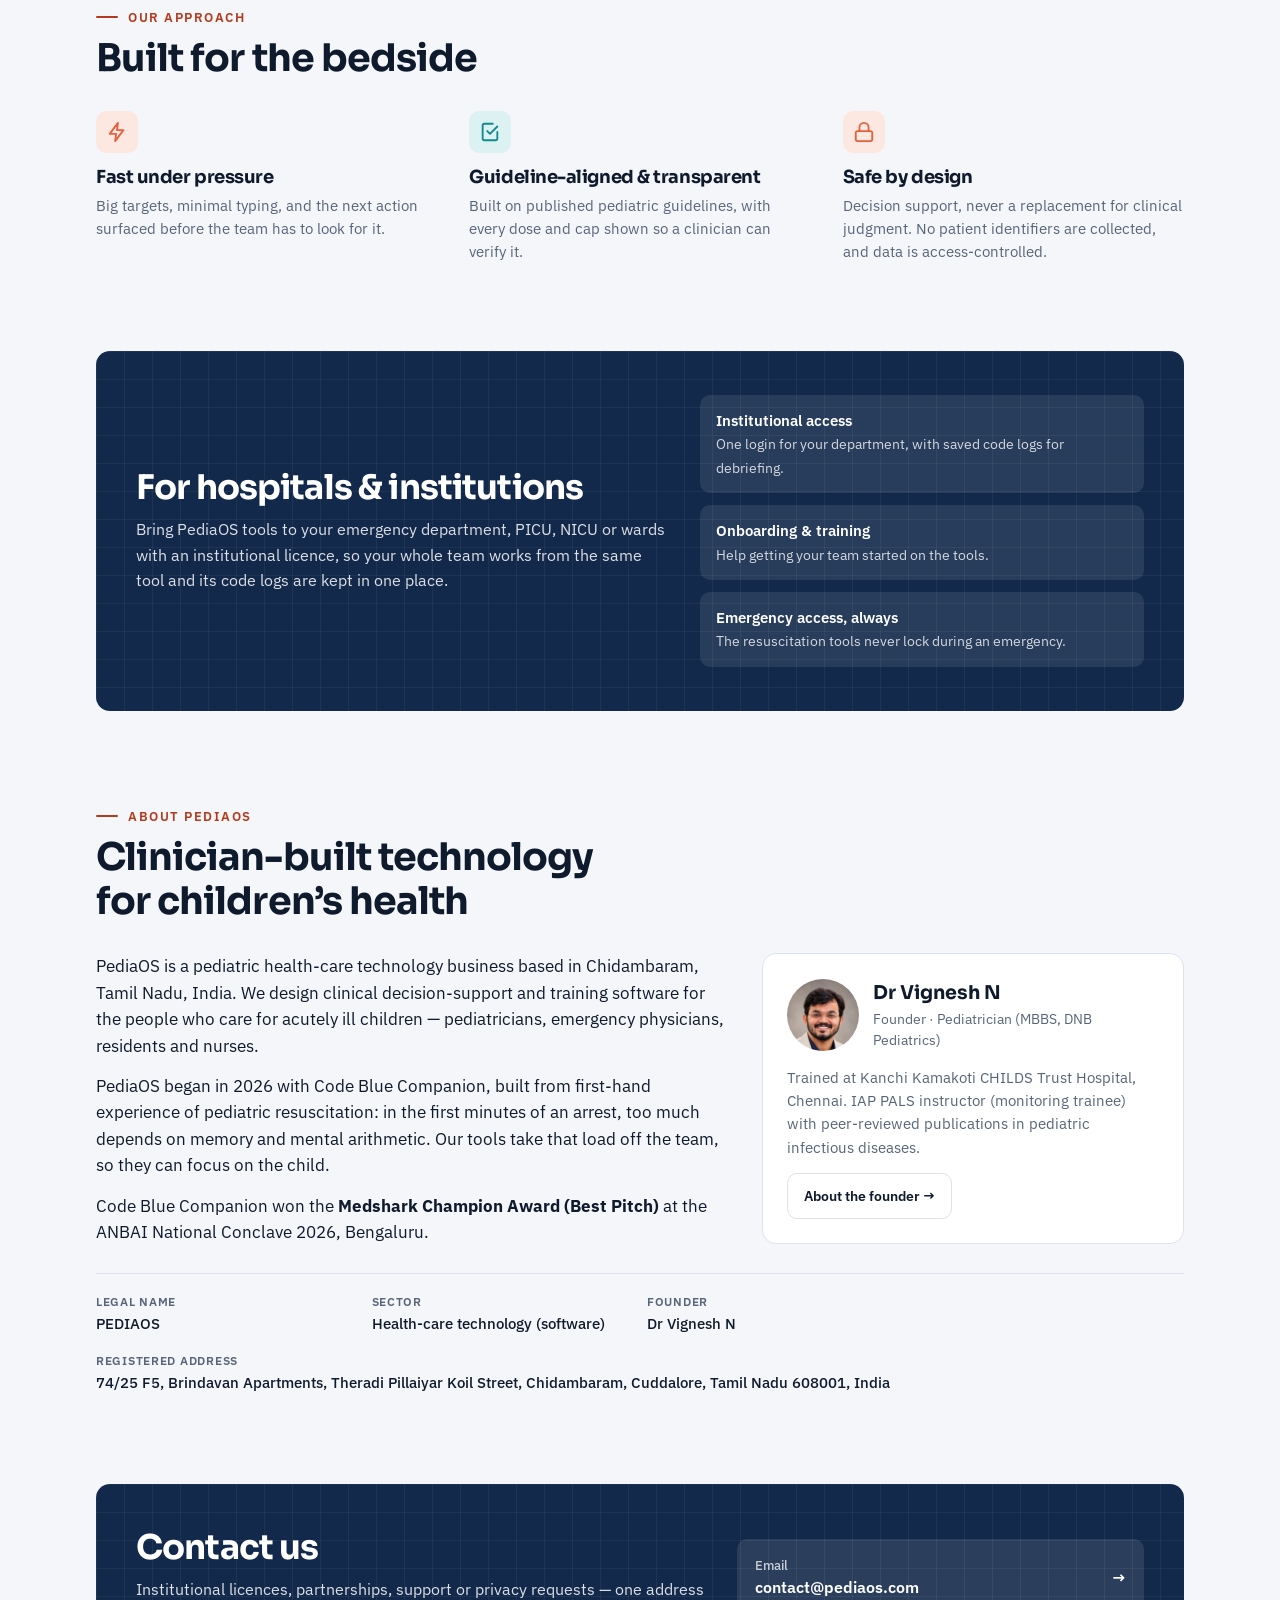
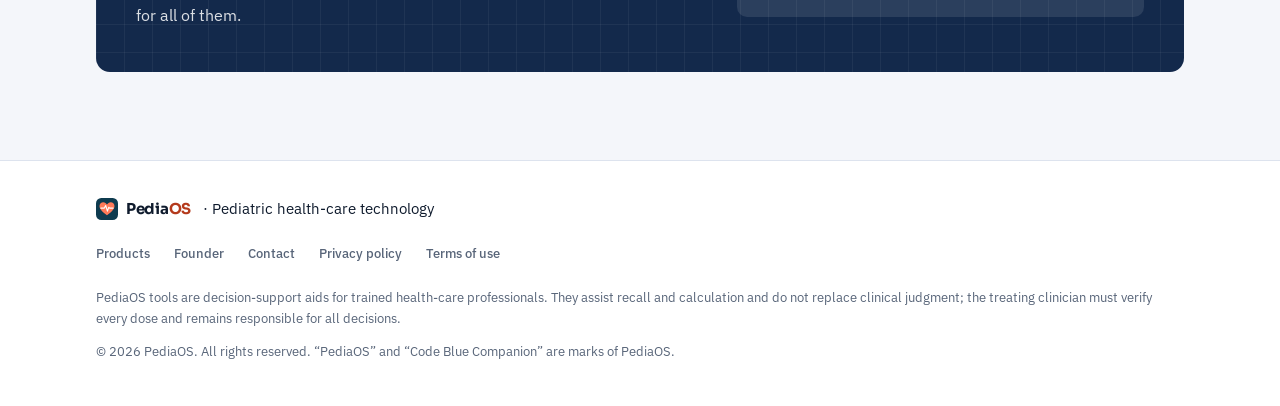
==== commit 96fc45de: "Add Carb Companion (beta) product page and listings New carb-companion.html with screenshots, a Beta" ====
--- a/index.html
+++ b/index.html
@@ -109,11 +109,12 @@
 
   <section id="products">
     <div class="sec-head"><span class="kicker">Products</span><h2>Tools for pediatric teams</h2>
-      <p>Three are live and in use; a fourth is in development. All run in the browser, install to the home screen and work offline.</p></div>
+      <p>Three are live and in use, one is in beta and another is in development. All run in the browser, install to the home screen and work offline.</p></div>
     <div class="plinks two">
       <a class="plink big" href="code-blue-companion.html"><img src="img/cbc-icon.svg" alt="" width="52" height="52"><span><b>Code Blue Companion</b> <span class="status live">Live</span><small>Pediatric resuscitation console: weight-based doses, arrest timers and voice prompts.</small></span><span class="arr" aria-hidden="true">&rarr;</span></a>
       <a class="plink big" href="er-companion.html"><span class="vicon" style="--vc:var(--accent);--vs:var(--accent-soft)"><svg viewBox="0 0 24 24" fill="none" stroke="currentColor" stroke-width="2" stroke-linecap="round" stroke-linejoin="round" aria-hidden="true"><path d="M3 12h4l3-8 4 16 3-8h4"/></svg></span><span><b>Pediatric ER Companion</b> <span class="status live">Live</span><small>Weight-based emergency protocols, a drug library and clinical scores for the pediatric ER.</small></span><span class="arr" aria-hidden="true">&rarr;</span></a>
       <a class="plink big" href="pals-companion.html"><span class="vicon" style="--vc:var(--teal);--vs:var(--teal-soft)"><svg viewBox="0 0 24 24" fill="none" stroke="currentColor" stroke-width="2" stroke-linecap="round" stroke-linejoin="round" aria-hidden="true"><rect x="2" y="4" width="20" height="13" rx="2"/><path d="M5 11h3l2-4 3 7 2-3h4"/><path d="M8 21h8M12 17v4"/></svg></span><span><b>PALS Companion</b> <span class="status live">Live</span><small>A simulated bedside monitor for resuscitation teaching, run live from the instructor&rsquo;s phone.</small></span><span class="arr" aria-hidden="true">&rarr;</span></a>
+      <a class="plink big" href="carb-companion.html"><span class="vicon" style="--vc:var(--gold);--vs:var(--gold-soft)"><svg viewBox="0 0 24 24" fill="none" stroke="currentColor" stroke-width="2" stroke-linecap="round" stroke-linejoin="round" aria-hidden="true"><path d="M3 11h18a9 9 0 0 1-18 0z"/><path d="M7 7c0-2 2-2 2-4M12 7c0-2 2-2 2-4M17 7c0-2 2-2 2-4"/></svg></span><span><b>Carb Companion</b> <span class="status beta">Beta</span><small>Carb counting for Indian meals with an insulin dose calculator for type 1 diabetes.</small></span><span class="arr" aria-hidden="true">&rarr;</span></a>
       <a class="plink big" href="auscultation-simulator.html"><span class="vicon" style="--vc:var(--violet);--vs:var(--violet-soft)"><svg viewBox="0 0 24 24" fill="none" stroke="currentColor" stroke-width="2" stroke-linecap="round" stroke-linejoin="round" aria-hidden="true"><path d="M5 3v5a4 4 0 0 0 8 0V3"/><path d="M9 12v3a5 5 0 0 0 10 0v-1"/><circle cx="19" cy="11" r="2.5"/></svg></span><span><b>Auscultation Simulator</b> <span class="status soon">Coming soon</span><small>An interactive simulator for learning heart and breath sounds in children.</small></span><span class="arr" aria-hidden="true">&rarr;</span></a>
     </div>
   </section>
--- a/styles.css
+++ b/styles.css
@@ -3,7 +3,7 @@
   --bg:#f4f6fa; --surface:#ffffff; --surface2:#eef1f7; --line:#dde3ee;
   --ink:#0f1b2d; --dim:#586579; --brand:#13294b; --brand-ink:#ffffff;
   --accent:#e5603f; --accent-text:#b43a1c; --accent-soft:#fde8e1; --teal:#0f8a8f; --teal-text:#0a6b70; --teal-soft:#dcf1f1;
-  --violet:#5b4bd6; --violet-soft:#ebe8fd; --gold:#a8720c; --gold-soft:#f6ecd6;
+  --violet:#5b4bd6; --violet-soft:#ebe8fd; --gold:#a8720c; --gold-text:#7d5409; --gold-soft:#f6ecd6;
   --grid:rgba(19,41,75,.06); --band:#13294b; --band-ink:#ffffff;
   --shadow:0 1px 2px rgba(15,27,45,.05), 0 10px 30px rgba(15,27,45,.07);
   --r:14px; --r-sm:10px;
@@ -13,7 +13,7 @@
     --bg:#0a1220; --surface:#111c2e; --surface2:#17243a; --line:#24344f;
     --ink:#e9eef6; --dim:#97a6bd; --brand:#9bbcff; --brand-ink:#0a1220;
     --accent:#ff8a6b; --accent-text:#ff8a6b; --accent-soft:#3a2118; --teal:#4cc7cb; --teal-text:#4cc7cb; --teal-soft:#123338;
-    --violet:#a99cff; --violet-soft:#241f48; --gold:#e6b04a; --gold-soft:#33280f;
+    --violet:#a99cff; --violet-soft:#241f48; --gold:#e6b04a; --gold-text:#e6b04a; --gold-soft:#33280f;
     --grid:rgba(155,188,255,.06); --band:#16294a; --band-ink:#e9eef6;
     --shadow:0 1px 2px rgba(0,0,0,.3), 0 10px 30px rgba(0,0,0,.35);
   }
@@ -22,7 +22,7 @@
   --bg:#0a1220; --surface:#111c2e; --surface2:#17243a; --line:#24344f;
   --ink:#e9eef6; --dim:#97a6bd; --brand:#9bbcff; --brand-ink:#0a1220;
   --accent:#ff8a6b; --accent-text:#ff8a6b; --accent-soft:#3a2118; --teal:#4cc7cb; --teal-text:#4cc7cb; --teal-soft:#123338;
-  --violet:#a99cff; --violet-soft:#241f48; --gold:#e6b04a; --gold-soft:#33280f;
+  --violet:#a99cff; --violet-soft:#241f48; --gold:#e6b04a; --gold-text:#e6b04a; --gold-soft:#33280f;
   --grid:rgba(155,188,255,.06); --band:#16294a; --band-ink:#e9eef6;
   --shadow:0 1px 2px rgba(0,0,0,.3), 0 10px 30px rgba(0,0,0,.35);
 }
@@ -137,6 +137,7 @@
 .status{display:inline-block; font-size:11.5px; font-weight:600; border-radius:6px; padding:2px 8px; margin-right:6px; font-family:'IBM Plex Sans',sans-serif; letter-spacing:0;}
 .status.live{color:var(--teal-text); background:var(--teal-soft);}
 .status.soon{color:var(--violet); background:var(--violet-soft);}
+.status.beta{color:var(--gold-text); background:var(--gold-soft);}
 .venture p.desc{margin-top:14px; color:var(--dim); font-size:15px;}
 .venture ul{list-style:none; margin-top:14px; display:grid; gap:8px; font-size:14.5px;}
 .venture li{display:flex; gap:10px; align-items:flex-start;}
